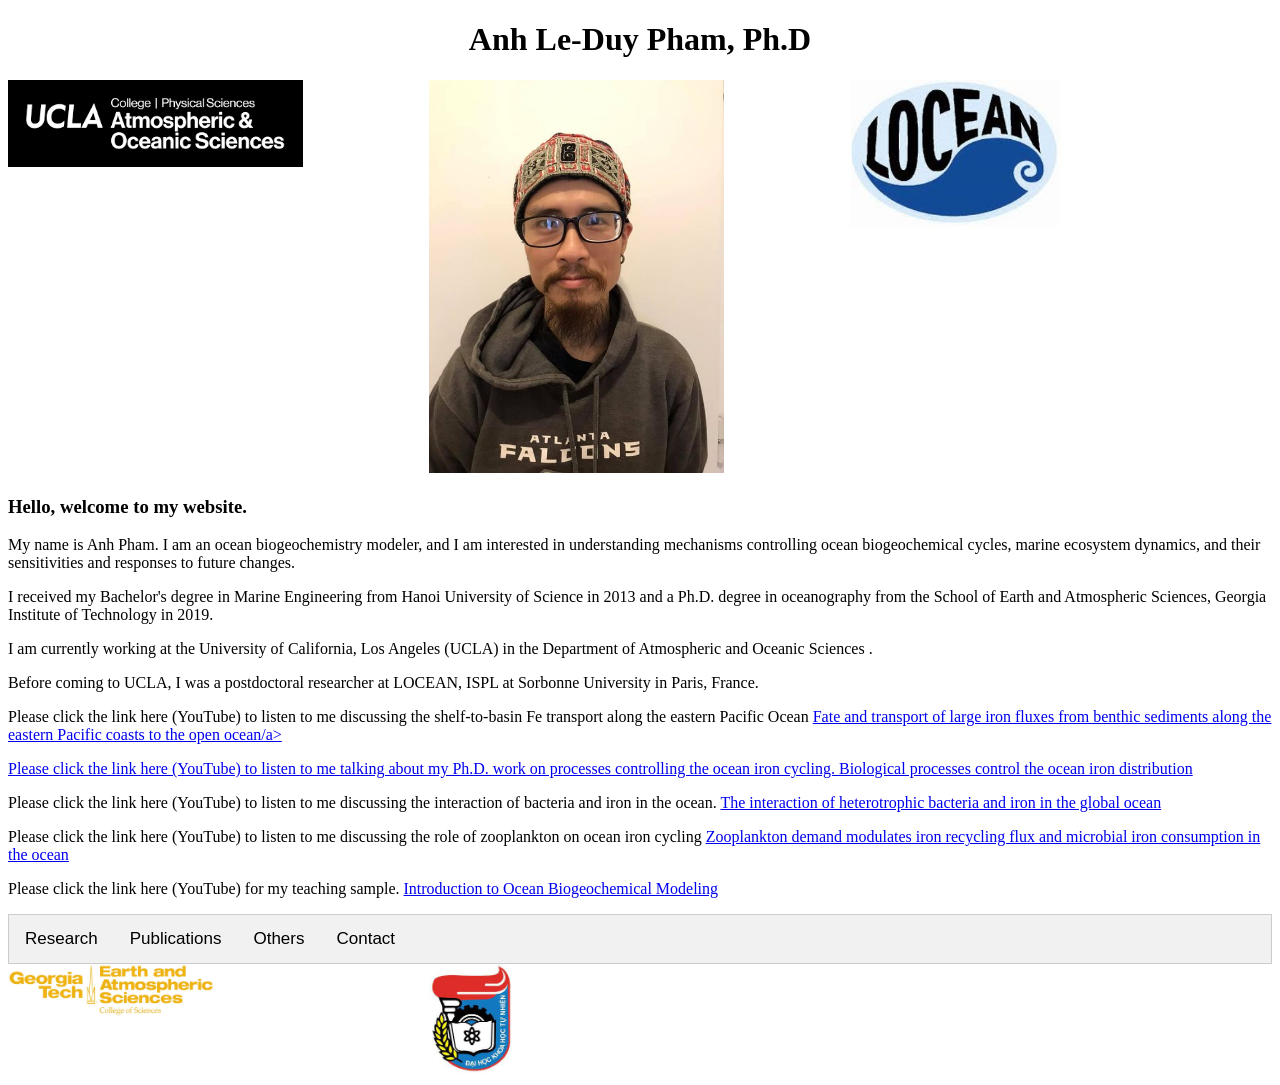
==== index.html @ 9cef5b03 "Update index.html" ====
<!DOCTYPE html>
<!DOCTYPE html>
<html>
<body>
  <h1><center>Anh Le-Duy Pham, Ph.D</center></h1>
  
  
<style>
* {
  box-sizing: border-box;
}

.column {
  float: left;
  width: 33.33%;ff
  padding: 5px;
}

/* Clearfix (clear floats) */
.row::after {
  content: "";
  clear: both;
  display: table;
}
</style>
</head>
<body>

  
  <div class="row">
  <div class="column">
    <img src="UCLA_logo.png" alt="UCLA" style="width:70%">
  </div>

  <div class="column">
    <img src="anhlpham.jpg" alt="AP" style="width:70%">

  </div>
    
    <div class="column">
    <img src="LOCEAN.jpg" alt="LOCEAN" style="width:50%">
  </div>
</div>
  
  <p><h3>Hello, welcome to my website.</h3> My name is Anh Pham. I am an ocean biogeochemistry modeler, and I am interested in understanding mechanisms controlling ocean biogeochemical cycles, marine ecosystem dynamics, and their sensitivities and responses to future changes.</p>
<p> I received my Bachelor's degree in Marine Engineering from Hanoi University of Science in 2013 and a Ph.D. degree in oceanography from the School of Earth and Atmospheric Sciences, Georgia Institute of Technology in 2019.</p>
 <p> I am currently  working at the University of California, Los Angeles (UCLA) in the Department of Atmospheric and Oceanic Sciences .</p>
  <p>  Before coming to UCLA, I was a postdoctoral researcher at LOCEAN, ISPL at Sorbonne University in Paris, France.</p>

  
  <p> Please click the link here (YouTube) to listen to me discussing the shelf-to-basin Fe transport along the eastern Pacific Ocean <a href="https://youtu.be/74gY_lKpI1k?si=1XFo_CX4tl9vI5ys">Fate and transport of large iron fluxes from benthic sediments along the eastern Pacific coasts to the open ocean/a></p>   
   <p> Please click the link here (YouTube) to listen to me talking about my Ph.D. work on processes controlling the ocean iron cycling. <a href="https://www.youtube.com/watch?v=ir6a6j44MqU&t=1007s">Biological processes control the ocean iron distribution</a></p>
     <p> Please click the link here (YouTube) to listen to me discussing the interaction of bacteria and iron in the ocean. <a href="https://youtu.be/4VMJ8SkQwuc">The interaction of heterotrophic bacteria and iron in the global ocean</a></p>    
  <p> Please click the link here (YouTube) to listen to me discussing the role of zooplankton on ocean iron cycling <a href="https://www.youtube.com/watch?v=QJt0ZY8IA1M">Zooplankton demand modulates iron recycling flux and microbial iron consumption in the ocean</a></p>   
  <p> Please click the link here (YouTube) for my teaching sample. <a href="https://www.youtube.com/watch?v=qOw7xrfKilI">Introduction to Ocean Biogeochemical Modeling</a></p>
     
 <head>
<meta name="viewport" content="width=device-width, initial-scale=1">
<style>

/* Style the tab */
.tab {
  overflow: hidden;
  border: 1px solid #ccc;
  background-color: #f1f1f1;
}

/* Style the buttons inside the tab */
.tab button {
  background-color: inherit;
  float: left;
  border: none;
  outline: none;
  cursor: pointer;
  padding: 14px 16px;
  transition: 0.3s;
  font-size: 17px;
}

/* Change background color of buttons on hover */
.tab button:hover {
  background-color: #ddd;
}

/* Create an active/current tablink class */
.tab button.active {
  background-color: #ccc;
}

/* Style the tab content */
.tabcontent {
  display: none;
  padding: 6px 12px;
  border: 1px solid #ccc;
  border-top: none;
}
</style>
</head>
<body>


<div class="tab">
  <button class="tablinks" onclick="openCity(event, 'Research')">Research</button>
  <button class="tablinks" onclick="openCity(event, 'Publications')">Publications</button>
  <button class="tablinks" onclick="openCity(event, 'Others')">Others</button>
    <button class="tablinks" onclick="openCity(event, 'Contact')">Contact</button>
</div>

<div id="Research" class="tabcontent">

  <p>During my Ph.D., I worked on understanding the ocean iron dynamics using ocean biogeochemistry models. By analyzing observations and performing computer simulations, I gained new insights into different mechanisms that regulate the dissolved iron patterns in various ocean basins.</p> 
   <p>During my postdoc at LOCEAN, I examined the interaction between marine organisms (bacteria and zooplankton) and the ocean cycling of iron and the sensitivity of this interaction to climate change.</p> 
     <p>  At UCLA, I am studying the interplay between small-scales ocean circulation and  ocean biogeochemical cycles along the US West Coast, focusing on the California Current System. </p> 
   
  </div>

<div id="Publications" class="tabcontent">
   <p>Pham A., M. Mar, and D. Bianchi, A data compilation of dissolved iron and ligand measurements along the West Coast of the United States, in preparation</p>
  <p>Pham, A. L.‐D., Damien, P., McCoy, D.,Mar, M., Kessouri, F., McWilliams, J. C.,et al. (2024). The shelf‐to‐basin transport of iron from the northern U.S. West Coast
to the Pacific Ocean. Global Biogeochemical Cycles, 38, e2023GB008029. https://doi.org/10.1029/2023GB008029 </p>
  <p>Robinson, D., Pham, A. L. D., Yousavich, D. J., Janssen, F., Wenzhöfer, F., Arrington, E. C., Gosselin, K. M., Sandoval-Belmar, M., Mar, M., Valentine, D. L., Bianchi, D., and Treude, T.: Iron “Ore” Nothing: Benthic iron fluxes from the oxygen-deficient Santa Barbara Basin enhance phytoplankton productivity in surface waters, accepted for publication in Biogeosciences. [preprint], https://doi.org/10.5194/bg-2022-237.</p>
  <p>Pham A and O. Aumont, Zooplankton Demand Modulates the Iron Recycling and Trophic Interactions, in preparation for Biogeosciences</p>
  <p>Pham, A. L.-D., Aumont, O., Ratnarajah, L., & Tagliabue, A. (2022). Examining the interaction between free-living bacteria and iron in the global ocean. Global Biogeochemical Cycles, 36, e2021GB007194. https://doi.org/10.1029/2021GB007194 </p>
   <p>Pham A. and T. Ito, Biological processes control the ocean Fe distribution, in preparation.</p>
   <p>Pham A. and T. Ito (2021), Anthropogenic iron deposition alters the ecosystem and carbon balance of the Indian Ocean over a centennial timescale, Journal of Geophysical Research: Oceans. https://doi.org/10.1029/2020JC016475.</p>
  <p>Pham A. and T. Ito (2019), Ligand binding strength explains the distribution of iron in the North Atlantic Ocean, Geophysical Research Letters,46. https://doi.org/10.1029/2019GL083319</p>
  <p>Toan, D.V., Doan, Q.V., Le Duy Anh, P., Dinh, V.N. (2019). The Zoning of Offshore Wind Energy Resources in the Vietnam Sea. In: Randolph, M., Doan, D., Tang, A., Bui, M., Dinh, V. (eds) Proceedings of the 1st Vietnam Symposium on Advances in Offshore Engineering. VSOE 2018. Lecture Notes in Civil Engineering , vol 18. Springer, Singapore. https://doi.org/10.1007/978-981-13-2306-5_34</p> 
  <p>Pham A. and T. Ito, (2018), Formation and maintenance of the GEOTRACES subsurface dissolved iron maxima in an ocean biogeochemistry model, Global Biogeochemical. Cycles, 32. https://doi.org/10.1029/2017GB005852</p> 
</div>

<div id="Others" class="tabcontent">

  <p><a href="https://www.dropbox.com/scl/fi/5t5zo9rktnvf1mxi34qww/Anh-LD-Pham_CV_2024.pdf?rlkey=pi7hqdwmjzxkyctv3z4u3eve7&st=4vjsws1b&dl=0"> Please click here for my full CV</a></p>
   <p> Please click the link here (YouTube) to listen to me talking about my work on the ocean iron cycle. <a href="https://www.youtube.com/watch?v=ir6a6j44MqU&t=1007s">Biological processes control the ocean iron distribution</a></p>
     <p> Please click the link here (YouTube) for my teaching sample. <a href="https://www.youtube.com/watch?v=qOw7xrfKilI">Introduction to Ocean Biogeochemical Modeling</a></p>
  <p><a href="https://scholar.google.com/citations?user=NO54Z2EAAAAJ&hl=en"> Please click here for my Google Scholar page</a></p>
    <p><a href="https://orcid.org/0000-0002-6857-9827"> Please click here for my ORCID page</a></p>
   <p><a href="https://www.researchgate.net/profile/Anh-Pham-94"> Please click here for my Research Gate</a></p>
   <p><a href="https://www.linkedin.com/in/anh-le-duy-pham-327193242/"> Please click here for my LinkedIn page</a></p>
  <p>I spend my free time visiting museums and reading fictions and philosophy books in Vietnamese, English, and just recently, in French.</p>
   <p>Please connect with me on <a href="https://twitter.com/AnhPhamGT"> Twitter.</a></p>
</div>
  
  <div id="Contact" class="tabcontent">

  <p><a href="mailto: anhlpham78@ucla.edu"> Please click here to contact me</a></p>

<script>
function openCity(evt, cityName) {
  var i, tabcontent, tablinks;
  tabcontent = document.getElementsByClassName("tabcontent");
  for (i = 0; i < tabcontent.length; i++) {
    tabcontent[i].style.display = "none";
  }
  tablinks = document.getElementsByClassName("tablinks");
  for (i = 0; i < tablinks.length; i++) {
    tablinks[i].className = tablinks[i].className.replace(" active", "");
  }
  document.getElementById(cityName).style.display = "block";
  evt.currentTarget.className += " active";
}
</script>
 

  
  

 


</div>
  <div class="row">
  <div class="column">
    <img src="GT.jpg" alt="GT" style="width:50%">
  </div>
   <div class="column">
    <img src="HUS.jpg" alt="HUS" style="width:20%">
  </div>
  
</body>
  
</html>
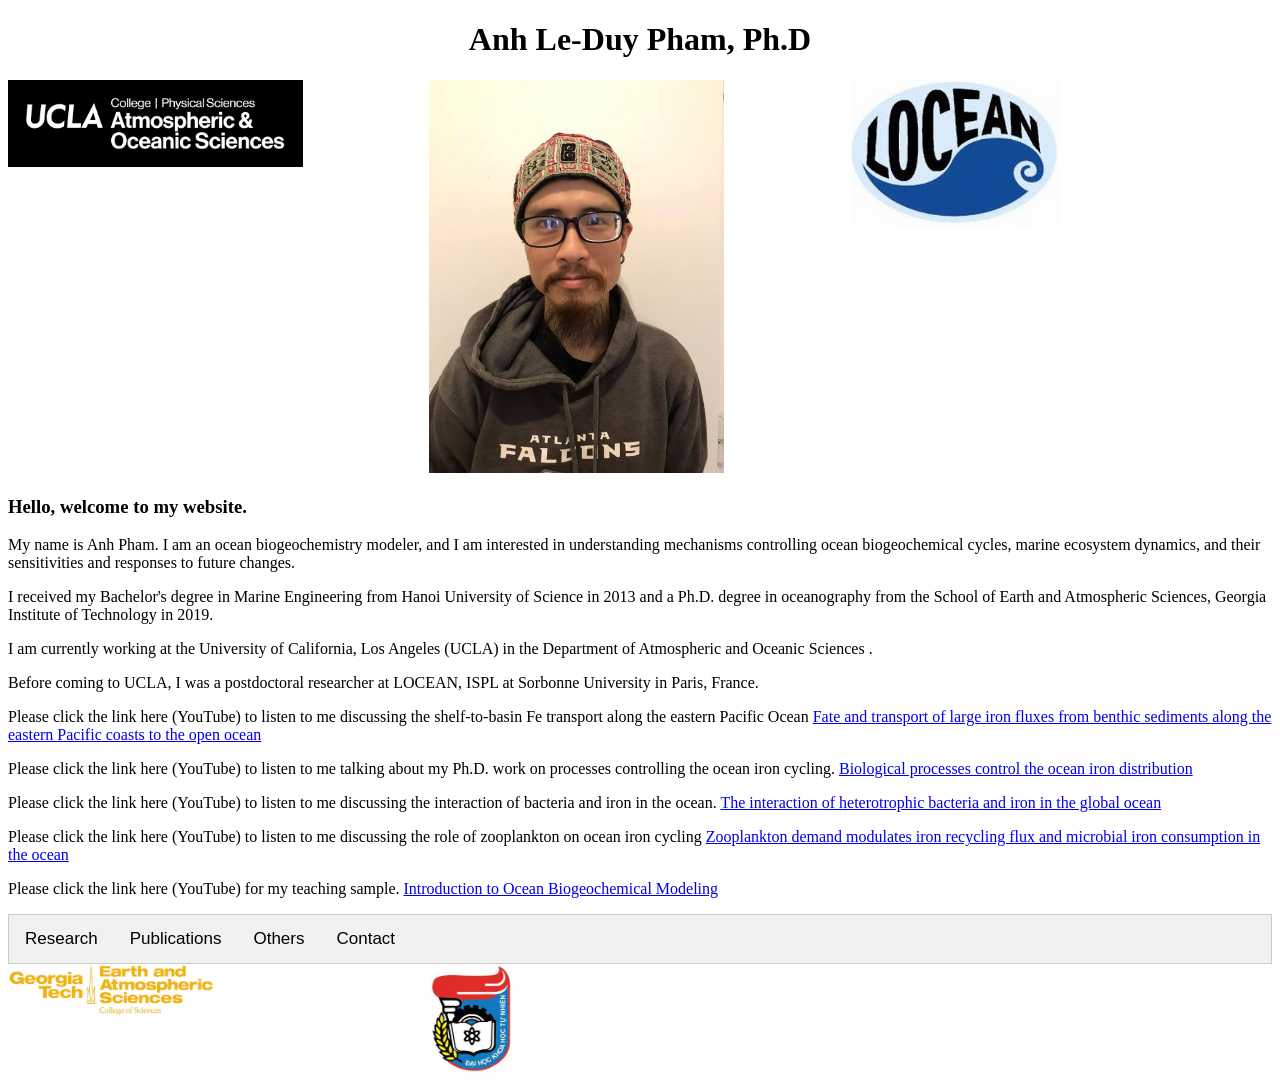
==== commit c3954a50: "Update index.html" ====
--- a/index.html
+++ b/index.html
@@ -48,7 +48,7 @@
   <p>  Before coming to UCLA, I was a postdoctoral researcher at LOCEAN, ISPL at Sorbonne University in Paris, France.</p>
 
   
-  <p> Please click the link here (YouTube) to listen to me discussing the shelf-to-basin Fe transport along the eastern Pacific Ocean <a href="https://youtu.be/74gY_lKpI1k?si=1XFo_CX4tl9vI5ys">Fate and transport of large iron fluxes from benthic sediments along the eastern Pacific coasts to the open ocean/a></p>   
+  <p> Please click the link here (YouTube) to listen to me discussing the shelf-to-basin Fe transport along the eastern Pacific Ocean <a href="https://youtu.be/74gY_lKpI1k?si=1XFo_CX4tl9vI5ys">Fate and transport of large iron fluxes from benthic sediments along the eastern Pacific coasts to the open ocean</a></p>   
    <p> Please click the link here (YouTube) to listen to me talking about my Ph.D. work on processes controlling the ocean iron cycling. <a href="https://www.youtube.com/watch?v=ir6a6j44MqU&t=1007s">Biological processes control the ocean iron distribution</a></p>
      <p> Please click the link here (YouTube) to listen to me discussing the interaction of bacteria and iron in the ocean. <a href="https://youtu.be/4VMJ8SkQwuc">The interaction of heterotrophic bacteria and iron in the global ocean</a></p>    
   <p> Please click the link here (YouTube) to listen to me discussing the role of zooplankton on ocean iron cycling <a href="https://www.youtube.com/watch?v=QJt0ZY8IA1M">Zooplankton demand modulates iron recycling flux and microbial iron consumption in the ocean</a></p>   
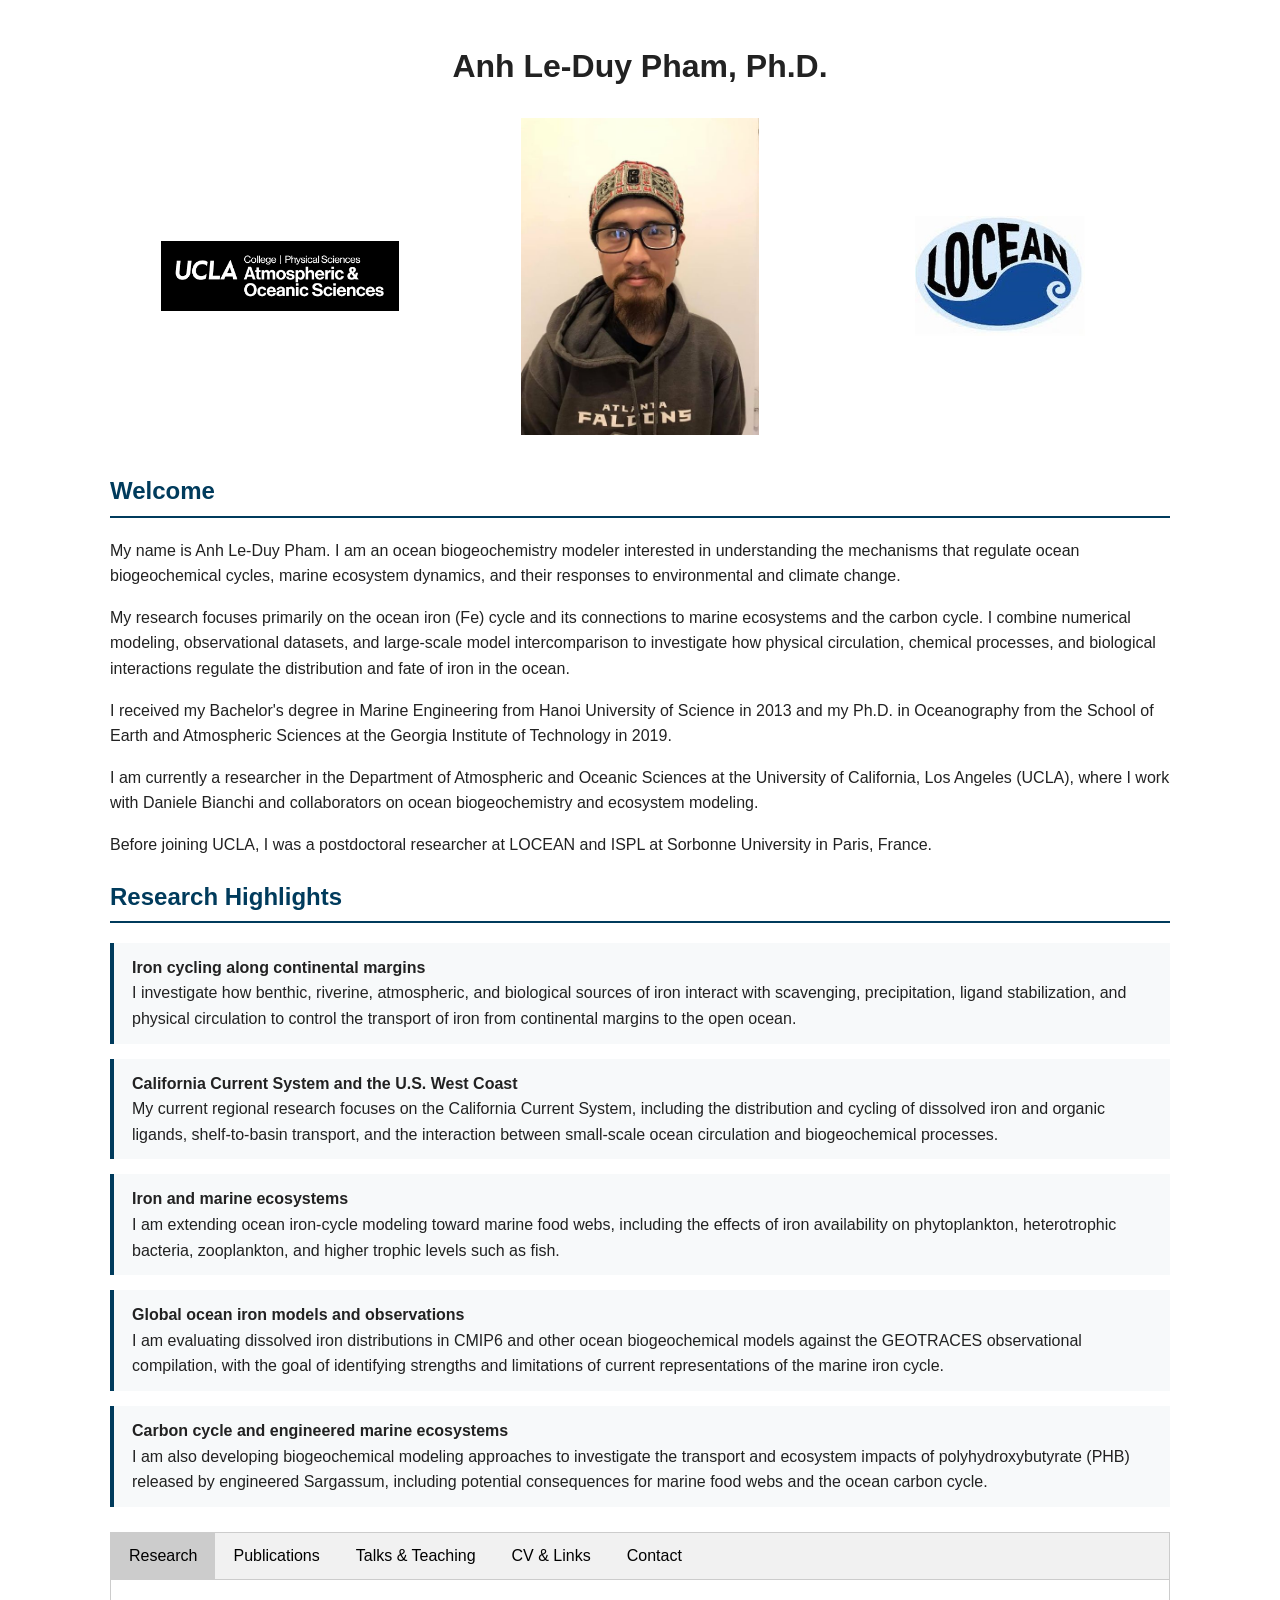
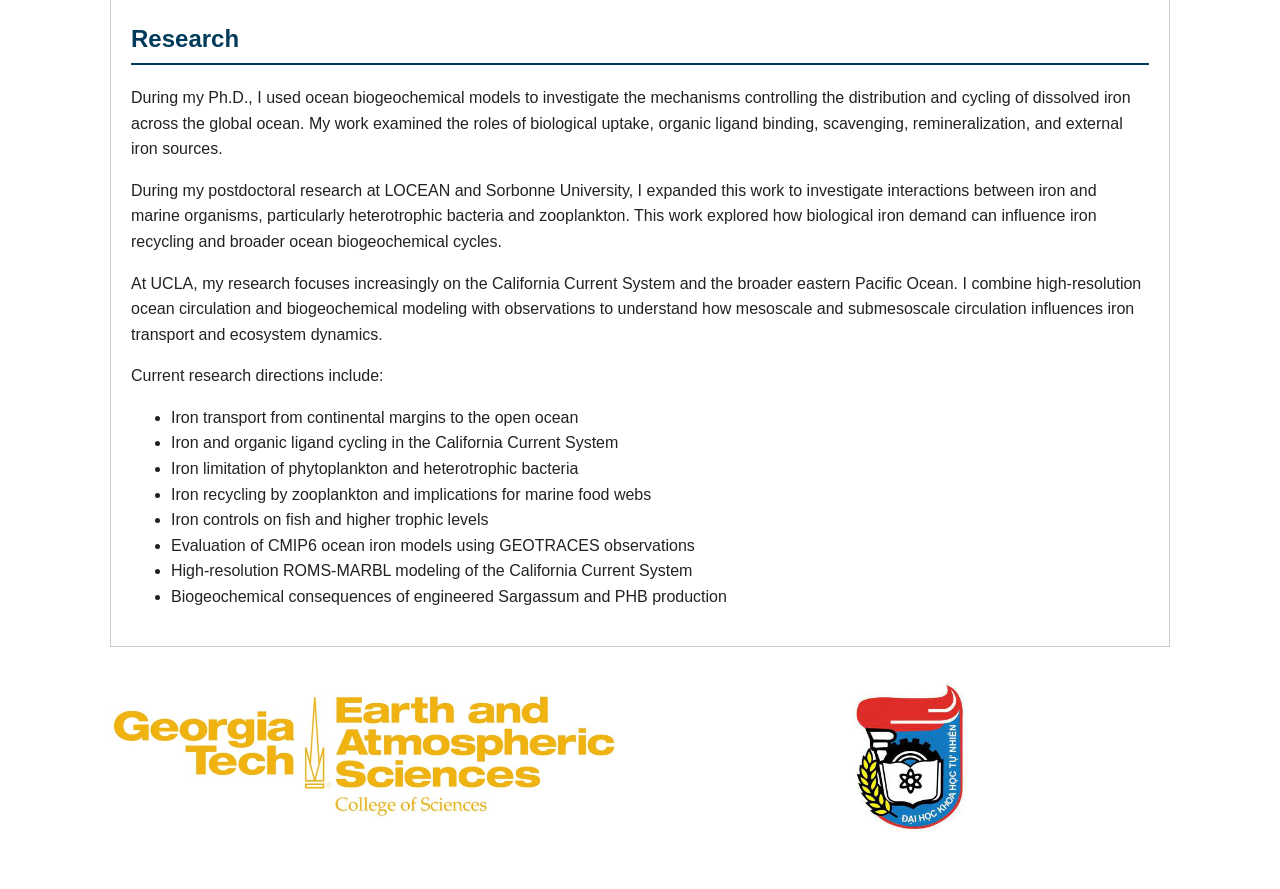
==== commit 8a854dcd: "Update index.html" ====
--- a/index.html
+++ b/index.html
@@ -1,182 +1,656 @@
 <!DOCTYPE html>
-<!DOCTYPE html>
-<html>
+<html lang="en">
+<head>
+  <meta charset="UTF-8">
+  <meta name="viewport" content="width=device-width, initial-scale=1.0">
+
+  <title>Anh Le-Duy Pham, Ph.D.</title>
+
+  <style>
+    * {
+      box-sizing: border-box;
+    }
+
+    body {
+      font-family: Arial, Helvetica, sans-serif;
+      line-height: 1.6;
+      margin: 0;
+      padding: 0;
+      color: #222;
+      background-color: #ffffff;
+    }
+
+    .container {
+      max-width: 1100px;
+      margin: auto;
+      padding: 20px;
+    }
+
+    h1 {
+      text-align: center;
+      margin-bottom: 25px;
+    }
+
+    h2 {
+      color: #003B5C;
+      border-bottom: 2px solid #003B5C;
+      padding-bottom: 5px;
+    }
+
+    h3 {
+      color: #003B5C;
+    }
+
+    a {
+      color: #0066cc;
+      text-decoration: none;
+    }
+
+    a:hover {
+      text-decoration: underline;
+    }
+
+    /* Image row */
+    .row {
+      display: flex;
+      align-items: center;
+      justify-content: center;
+      gap: 20px;
+      margin-bottom: 30px;
+    }
+
+    .column {
+      flex: 1;
+      text-align: center;
+    }
+
+    .column img {
+      max-width: 100%;
+      height: auto;
+    }
+
+    .profile-photo {
+      width: 70%;
+      max-width: 300px;
+    }
+
+    .ucla-logo {
+      width: 70%;
+      max-width: 250px;
+    }
+
+    .locean-logo {
+      width: 50%;
+      max-width: 220px;
+    }
+
+    /* Tabs */
+    .tab {
+      overflow: hidden;
+      border: 1px solid #ccc;
+      background-color: #f1f1f1;
+      margin-top: 25px;
+    }
+
+    .tab button {
+      background-color: inherit;
+      float: left;
+      border: none;
+      outline: none;
+      cursor: pointer;
+      padding: 14px 18px;
+      transition: 0.3s;
+      font-size: 16px;
+    }
+
+    .tab button:hover {
+      background-color: #ddd;
+    }
+
+    .tab button.active {
+      background-color: #ccc;
+    }
+
+    .tabcontent {
+      display: none;
+      padding: 20px;
+      border: 1px solid #ccc;
+      border-top: none;
+    }
+
+    .publication {
+      margin-bottom: 18px;
+    }
+
+    .research-box {
+      background-color: #f7f9fa;
+      border-left: 4px solid #003B5C;
+      padding: 12px 18px;
+      margin: 15px 0;
+    }
+
+    .footer-images {
+      margin-top: 35px;
+    }
+
+    .footer-images .column img {
+      max-height: 150px;
+      width: auto;
+    }
+
+    @media screen and (max-width: 700px) {
+      .row {
+        flex-direction: column;
+      }
+
+      .column {
+        width: 100%;
+      }
+
+      .tab button {
+        float: none;
+        width: 100%;
+        text-align: left;
+      }
+    }
+  </style>
+</head>
+
 <body>
-  <h1><center>Anh Le-Duy Pham, Ph.D</center></h1>
-  
-  
-<style>
-* {
-  box-sizing: border-box;
-}
-
-.column {
-  float: left;
-  width: 33.33%;ff
-  padding: 5px;
-}
-
-/* Clearfix (clear floats) */
-.row::after {
-  content: "";
-  clear: both;
-  display: table;
-}
-</style>
-</head>
-<body>
-
-  
+
+<div class="container">
+
+  <h1>Anh Le-Duy Pham, Ph.D.</h1>
+
+  <!-- Main images -->
   <div class="row">
-  <div class="column">
-    <img src="UCLA_logo.png" alt="UCLA" style="width:70%">
-  </div>
-
-  <div class="column">
-    <img src="anhlpham.jpg" alt="AP" style="width:70%">
-
-  </div>
-    
+
     <div class="column">
-    <img src="LOCEAN.jpg" alt="LOCEAN" style="width:50%">
-  </div>
+      <img src="UCLA_logo.png"
+           alt="UCLA"
+           class="ucla-logo">
+    </div>
+
+    <div class="column">
+      <img src="anhlpham.jpg"
+           alt="Anh Pham"
+           class="profile-photo">
+    </div>
+
+    <div class="column">
+      <img src="LOCEAN.jpg"
+           alt="LOCEAN"
+           class="locean-logo">
+    </div>
+
+  </div>
+
+  <!-- Introduction -->
+  <h2>Welcome</h2>
+
+  <p>
+    My name is Anh Le-Duy Pham. I am an ocean biogeochemistry modeler interested
+    in understanding the mechanisms that regulate ocean biogeochemical cycles,
+    marine ecosystem dynamics, and their responses to environmental and climate
+    change.
+  </p>
+
+  <p>
+    My research focuses primarily on the ocean iron (Fe) cycle and its connections
+    to marine ecosystems and the carbon cycle. I combine numerical modeling,
+    observational datasets, and large-scale model intercomparison to investigate
+    how physical circulation, chemical processes, and biological interactions
+    regulate the distribution and fate of iron in the ocean.
+  </p>
+
+  <p>
+    I received my Bachelor's degree in Marine Engineering from Hanoi University
+    of Science in 2013 and my Ph.D. in Oceanography from the School of Earth and
+    Atmospheric Sciences at the Georgia Institute of Technology in 2019.
+  </p>
+
+  <p>
+    I am currently a researcher in the Department of Atmospheric and Oceanic
+    Sciences at the University of California, Los Angeles (UCLA), where I work
+    with Daniele Bianchi and collaborators on ocean biogeochemistry and ecosystem
+    modeling.
+  </p>
+
+  <p>
+    Before joining UCLA, I was a postdoctoral researcher at LOCEAN and ISPL at
+    Sorbonne University in Paris, France.
+  </p>
+
+
+  <!-- Research highlights -->
+  <h2>Research Highlights</h2>
+
+  <div class="research-box">
+    <strong>Iron cycling along continental margins</strong><br>
+    I investigate how benthic, riverine, atmospheric, and biological sources of
+    iron interact with scavenging, precipitation, ligand stabilization, and
+    physical circulation to control the transport of iron from continental
+    margins to the open ocean.
+  </div>
+
+  <div class="research-box">
+    <strong>California Current System and the U.S. West Coast</strong><br>
+    My current regional research focuses on the California Current System,
+    including the distribution and cycling of dissolved iron and organic ligands,
+    shelf-to-basin transport, and the interaction between small-scale ocean
+    circulation and biogeochemical processes.
+  </div>
+
+  <div class="research-box">
+    <strong>Iron and marine ecosystems</strong><br>
+    I am extending ocean iron-cycle modeling toward marine food webs, including
+    the effects of iron availability on phytoplankton, heterotrophic bacteria,
+    zooplankton, and higher trophic levels such as fish.
+  </div>
+
+  <div class="research-box">
+    <strong>Global ocean iron models and observations</strong><br>
+    I am evaluating dissolved iron distributions in CMIP6 and other ocean
+    biogeochemical models against the GEOTRACES observational compilation,
+    with the goal of identifying strengths and limitations of current
+    representations of the marine iron cycle.
+  </div>
+
+  <div class="research-box">
+    <strong>Carbon cycle and engineered marine ecosystems</strong><br>
+    I am also developing biogeochemical modeling approaches to investigate the
+    transport and ecosystem impacts of polyhydroxybutyrate (PHB) released by
+    engineered Sargassum, including potential consequences for marine food webs
+    and the ocean carbon cycle.
+  </div>
+
+
+  <!-- Tabs -->
+  <div class="tab">
+
+    <button class="tablinks"
+            onclick="openCity(event, 'Research')">
+      Research
+    </button>
+
+    <button class="tablinks"
+            onclick="openCity(event, 'Publications')">
+      Publications
+    </button>
+
+    <button class="tablinks"
+            onclick="openCity(event, 'Talks')">
+      Talks & Teaching
+    </button>
+
+    <button class="tablinks"
+            onclick="openCity(event, 'Others')">
+      CV & Links
+    </button>
+
+    <button class="tablinks"
+            onclick="openCity(event, 'Contact')">
+      Contact
+    </button>
+
+  </div>
+
+
+  <!-- Research tab -->
+  <div id="Research" class="tabcontent">
+
+    <h2>Research</h2>
+
+    <p>
+      During my Ph.D., I used ocean biogeochemical models to investigate the
+      mechanisms controlling the distribution and cycling of dissolved iron
+      across the global ocean. My work examined the roles of biological uptake,
+      organic ligand binding, scavenging, remineralization, and external iron
+      sources.
+    </p>
+
+    <p>
+      During my postdoctoral research at LOCEAN and Sorbonne University, I
+      expanded this work to investigate interactions between iron and marine
+      organisms, particularly heterotrophic bacteria and zooplankton. This work
+      explored how biological iron demand can influence iron recycling and
+      broader ocean biogeochemical cycles.
+    </p>
+
+    <p>
+      At UCLA, my research focuses increasingly on the California Current System
+      and the broader eastern Pacific Ocean. I combine high-resolution ocean
+      circulation and biogeochemical modeling with observations to understand
+      how mesoscale and submesoscale circulation influences iron transport and
+      ecosystem dynamics.
+    </p>
+
+    <p>
+      Current research directions include:
+    </p>
+
+    <ul>
+      <li>Iron transport from continental margins to the open ocean</li>
+      <li>Iron and organic ligand cycling in the California Current System</li>
+      <li>Iron limitation of phytoplankton and heterotrophic bacteria</li>
+      <li>Iron recycling by zooplankton and implications for marine food webs</li>
+      <li>Iron controls on fish and higher trophic levels</li>
+      <li>Evaluation of CMIP6 ocean iron models using GEOTRACES observations</li>
+      <li>High-resolution ROMS-MARBL modeling of the California Current System</li>
+      <li>Biogeochemical consequences of engineered Sargassum and PHB production</li>
+    </ul>
+
+  </div>
+
+
+  <!-- Publications -->
+  <div id="Publications" class="tabcontent">
+
+    <h2>Publications</h2>
+
+    <h3>Recent manuscripts and preprints</h3>
+
+    <div class="publication">
+      <strong>
+        Pham, A., Floback, A., Evans, N., Till, C., Till, R., Moffett, J.,
+        Barbeau, K., & Bianchi, D.
+      </strong>
+      Exploring iron processes in the California Current System through a
+      regional dataset of dissolved iron and organic ligands measurements.
+      <em>EGUsphere</em>, 2026.
+      <br>
+      <a href="https://doi.org/10.5194/egusphere-2026-4502">
+        https://doi.org/10.5194/egusphere-2026-4502
+      </a>
+    </div>
+
+    <div class="publication">
+      <strong>Pham, A., Mar, M., & Bianchi, D.</strong>
+      A data compilation of dissolved iron and ligand measurements along the
+      West Coast of the United States.
+      <em>In preparation.</em>
+    </div>
+
+    <div class="publication">
+      <strong>Pham, A. & Aumont, O.</strong>
+      Zooplankton demand modulates iron recycling and trophic interactions.
+      <em>In preparation.</em>
+    </div>
+
+    <div class="publication">
+      <strong>Pham, A. & Ito, T.</strong>
+      Biological processes control the ocean Fe distribution.
+      <em>In preparation.</em>
+    </div>
+
+
+    <h3>Published papers</h3>
+
+    <div class="publication">
+      <strong>
+        Pham, A. L.-D., Damien, P., McCoy, D., Mar, M., Kessouri, F.,
+        McWilliams, J. C., et al. (2024).
+      </strong>
+      The shelf-to-basin transport of iron from the northern U.S. West Coast
+      to the Pacific Ocean.
+      <em>Global Biogeochemical Cycles, 38</em>,
+      e2023GB008029.
+      <br>
+      <a href="https://doi.org/10.1029/2023GB008029">
+        https://doi.org/10.1029/2023GB008029
+      </a>
+    </div>
+
+    <div class="publication">
+      <strong>
+        Robinson, D., Pham, A. L.-D., Yousavich, D. J., Janssen, F.,
+        Wenzhöfer, F., Arrington, E. C., Gosselin, K. M., Sandoval-Belmar, M.,
+        Mar, M., Valentine, D. L., Bianchi, D., & Treude, T.
+      </strong>
+      Iron “Ore” Nothing: Benthic iron fluxes from the oxygen-deficient
+      Santa Barbara Basin enhance phytoplankton productivity in surface waters.
+      <em>Biogeosciences.</em>
+      <br>
+      <a href="https://doi.org/10.5194/bg-2022-237">
+        https://doi.org/10.5194/bg-2022-237
+      </a>
+    </div>
+
+    <div class="publication">
+      <strong>
+        Pham, A. L.-D., Aumont, O., Ratnarajah, L., & Tagliabue, A. (2022).
+      </strong>
+      Examining the interaction between free-living bacteria and iron in the
+      global ocean.
+      <em>Global Biogeochemical Cycles, 36</em>,
+      e2021GB007194.
+      <br>
+      <a href="https://doi.org/10.1029/2021GB007194">
+        https://doi.org/10.1029/2021GB007194
+      </a>
+    </div>
+
+    <div class="publication">
+      <strong>
+        Pham, A. & Ito, T. (2021).
+      </strong>
+      Anthropogenic iron deposition alters the ecosystem and carbon balance
+      of the Indian Ocean over a centennial timescale.
+      <em>Journal of Geophysical Research: Oceans.</em>
+      <br>
+      <a href="https://doi.org/10.1029/2020JC016475">
+        https://doi.org/10.1029/2020JC016475
+      </a>
+    </div>
+
+    <div class="publication">
+      <strong>
+        Pham, A. & Ito, T. (2019).
+      </strong>
+      Ligand binding strength explains the distribution of iron in the
+      North Atlantic Ocean.
+      <em>Geophysical Research Letters, 46.</em>
+      <br>
+      <a href="https://doi.org/10.1029/2019GL083319">
+        https://doi.org/10.1029/2019GL083319
+      </a>
+    </div>
+
+    <div class="publication">
+      <strong>
+        Toan, D. V., Doan, Q. V., Le Duy Anh, P., & Dinh, V. N. (2019).
+      </strong>
+      The zoning of offshore wind energy resources in the Vietnam Sea.
+      In <em>Proceedings of the 1st Vietnam Symposium on Advances in
+      Offshore Engineering</em>.
+      <br>
+      <a href="https://doi.org/10.1007/978-981-13-2306-5_34">
+        https://doi.org/10.1007/978-981-13-2306-5_34
+      </a>
+    </div>
+
+    <div class="publication">
+      <strong>
+        Pham, A. & Ito, T. (2018).
+      </strong>
+      Formation and maintenance of the GEOTRACES subsurface dissolved iron
+      maxima in an ocean biogeochemistry model.
+      <em>Global Biogeochemical Cycles, 32.</em>
+      <br>
+      <a href="https://doi.org/10.1029/2017GB005852">
+        https://doi.org/10.1029/2017GB005852
+      </a>
+    </div>
+
+  </div>
+
+
+  <!-- Talks and teaching -->
+  <div id="Talks" class="tabcontent">
+
+    <h2>Talks & Teaching</h2>
+
+    <p>
+      <strong>Fate and transport of large iron fluxes from benthic sediments
+      along the eastern Pacific coasts to the open ocean</strong>
+      <br>
+      <a href="https://youtu.be/74gY_lKpI1k">
+        YouTube
+      </a>
+    </p>
+
+    <p>
+      <strong>Biological processes control the ocean iron distribution</strong>
+      <br>
+      <a href="https://www.youtube.com/watch?v=ir6a6j44MqU&t=1007s">
+        YouTube
+      </a>
+    </p>
+
+    <p>
+      <strong>The interaction of heterotrophic bacteria and iron in the global
+      ocean</strong>
+      <br>
+      <a href="https://youtu.be/4VMJ8SkQwuc">
+        YouTube
+      </a>
+    </p>
+
+    <p>
+      <strong>Zooplankton demand modulates iron recycling flux and microbial
+      iron consumption in the ocean</strong>
+      <br>
+      <a href="https://www.youtube.com/watch?v=QJt0ZY8IA1M">
+        YouTube
+      </a>
+    </p>
+
+    <p>
+      <strong>Teaching sample: Introduction to Ocean Biogeochemical
+      Modeling</strong>
+      <br>
+      <a href="https://www.youtube.com/watch?v=qOw7xrfKilI">
+        YouTube
+      </a>
+    </p>
+
+  </div>
+
+
+  <!-- CV and links -->
+  <div id="Others" class="tabcontent">
+
+    <h2>CV & Professional Links</h2>
+
+    <p>
+      <a href="https://scholar.google.com/citations?user=NO54Z2EAAAAJ&hl=en">
+        Google Scholar
+      </a>
+    </p>
+
+    <p>
+      <a href="https://orcid.org/0000-0002-6857-9827">
+        ORCID
+      </a>
+    </p>
+
+    <p>
+      <a href="https://www.researchgate.net/profile/Anh-Pham-94">
+        ResearchGate
+      </a>
+    </p>
+
+    <p>
+      <a href="https://www.linkedin.com/in/anh-le-duy-pham-327193242/">
+        LinkedIn
+      </a>
+    </p>
+
+    <p>
+      <a href="https://twitter.com/AnhPhamGT">
+        Twitter / X
+      </a>
+    </p>
+
+    <p>
+      <strong>CV:</strong>
+      <a href="https://www.dropbox.com/scl/fi/5t5zo9rktnvf1mxi34qww/Anh-LD-Pham_CV_2024.pdf?rlkey=pi7hqdwmjzxkyctv3z4u3eve7&st=4vjsws1b&dl=0">
+        Download my CV
+      </a>
+    </p>
+
+    <p>
+      Outside of research, I enjoy visiting museums and reading fiction and
+      philosophy in Vietnamese, English, and French.
+    </p>
+
+  </div>
+
+
+  <!-- Contact -->
+  <div id="Contact" class="tabcontent">
+
+    <h2>Contact</h2>
+
+    <p>
+      Department of Atmospheric and Oceanic Sciences<br>
+      University of California, Los Angeles
+    </p>
+
+    <p>
+      <a href="mailto:anhlpham78@ucla.edu">
+        anhlpham78@ucla.edu
+      </a>
+    </p>
+
+  </div>
+
+
+  <!-- Bottom images -->
+  <div class="row footer-images">
+
+    <div class="column">
+      <img src="GT.jpg" alt="Georgia Institute of Technology">
+    </div>
+
+    <div class="column">
+      <img src="HUS.jpg" alt="Hanoi University of Science">
+    </div>
+
+  </div>
+
 </div>
-  
-  <p><h3>Hello, welcome to my website.</h3> My name is Anh Pham. I am an ocean biogeochemistry modeler, and I am interested in understanding mechanisms controlling ocean biogeochemical cycles, marine ecosystem dynamics, and their sensitivities and responses to future changes.</p>
-<p> I received my Bachelor's degree in Marine Engineering from Hanoi University of Science in 2013 and a Ph.D. degree in oceanography from the School of Earth and Atmospheric Sciences, Georgia Institute of Technology in 2019.</p>
- <p> I am currently  working at the University of California, Los Angeles (UCLA) in the Department of Atmospheric and Oceanic Sciences .</p>
-  <p>  Before coming to UCLA, I was a postdoctoral researcher at LOCEAN, ISPL at Sorbonne University in Paris, France.</p>
-
-  
-  <p> Please click the link here (YouTube) to listen to me discussing the shelf-to-basin Fe transport along the eastern Pacific Ocean <a href="https://youtu.be/74gY_lKpI1k?si=1XFo_CX4tl9vI5ys">Fate and transport of large iron fluxes from benthic sediments along the eastern Pacific coasts to the open ocean</a></p>   
-   <p> Please click the link here (YouTube) to listen to me talking about my Ph.D. work on processes controlling the ocean iron cycling. <a href="https://www.youtube.com/watch?v=ir6a6j44MqU&t=1007s">Biological processes control the ocean iron distribution</a></p>
-     <p> Please click the link here (YouTube) to listen to me discussing the interaction of bacteria and iron in the ocean. <a href="https://youtu.be/4VMJ8SkQwuc">The interaction of heterotrophic bacteria and iron in the global ocean</a></p>    
-  <p> Please click the link here (YouTube) to listen to me discussing the role of zooplankton on ocean iron cycling <a href="https://www.youtube.com/watch?v=QJt0ZY8IA1M">Zooplankton demand modulates iron recycling flux and microbial iron consumption in the ocean</a></p>   
-  <p> Please click the link here (YouTube) for my teaching sample. <a href="https://www.youtube.com/watch?v=qOw7xrfKilI">Introduction to Ocean Biogeochemical Modeling</a></p>
-     
- <head>
-<meta name="viewport" content="width=device-width, initial-scale=1">
-<style>
-
-/* Style the tab */
-.tab {
-  overflow: hidden;
-  border: 1px solid #ccc;
-  background-color: #f1f1f1;
-}
-
-/* Style the buttons inside the tab */
-.tab button {
-  background-color: inherit;
-  float: left;
-  border: none;
-  outline: none;
-  cursor: pointer;
-  padding: 14px 16px;
-  transition: 0.3s;
-  font-size: 17px;
-}
-
-/* Change background color of buttons on hover */
-.tab button:hover {
-  background-color: #ddd;
-}
-
-/* Create an active/current tablink class */
-.tab button.active {
-  background-color: #ccc;
-}
-
-/* Style the tab content */
-.tabcontent {
-  display: none;
-  padding: 6px 12px;
-  border: 1px solid #ccc;
-  border-top: none;
-}
-</style>
-</head>
-<body>
-
-
-<div class="tab">
-  <button class="tablinks" onclick="openCity(event, 'Research')">Research</button>
-  <button class="tablinks" onclick="openCity(event, 'Publications')">Publications</button>
-  <button class="tablinks" onclick="openCity(event, 'Others')">Others</button>
-    <button class="tablinks" onclick="openCity(event, 'Contact')">Contact</button>
-</div>
-
-<div id="Research" class="tabcontent">
-
-  <p>During my Ph.D., I worked on understanding the ocean iron dynamics using ocean biogeochemistry models. By analyzing observations and performing computer simulations, I gained new insights into different mechanisms that regulate the dissolved iron patterns in various ocean basins.</p> 
-   <p>During my postdoc at LOCEAN, I examined the interaction between marine organisms (bacteria and zooplankton) and the ocean cycling of iron and the sensitivity of this interaction to climate change.</p> 
-     <p>  At UCLA, I am studying the interplay between small-scales ocean circulation and  ocean biogeochemical cycles along the US West Coast, focusing on the California Current System. </p> 
-   
-  </div>
-
-<div id="Publications" class="tabcontent">
-   <p>Pham A., M. Mar, and D. Bianchi, A data compilation of dissolved iron and ligand measurements along the West Coast of the United States, in preparation</p>
-  <p>Pham, A. L.‐D., Damien, P., McCoy, D.,Mar, M., Kessouri, F., McWilliams, J. C.,et al. (2024). The shelf‐to‐basin transport of iron from the northern U.S. West Coast
-to the Pacific Ocean. Global Biogeochemical Cycles, 38, e2023GB008029. https://doi.org/10.1029/2023GB008029 </p>
-  <p>Robinson, D., Pham, A. L. D., Yousavich, D. J., Janssen, F., Wenzhöfer, F., Arrington, E. C., Gosselin, K. M., Sandoval-Belmar, M., Mar, M., Valentine, D. L., Bianchi, D., and Treude, T.: Iron “Ore” Nothing: Benthic iron fluxes from the oxygen-deficient Santa Barbara Basin enhance phytoplankton productivity in surface waters, accepted for publication in Biogeosciences. [preprint], https://doi.org/10.5194/bg-2022-237.</p>
-  <p>Pham A and O. Aumont, Zooplankton Demand Modulates the Iron Recycling and Trophic Interactions, in preparation for Biogeosciences</p>
-  <p>Pham, A. L.-D., Aumont, O., Ratnarajah, L., & Tagliabue, A. (2022). Examining the interaction between free-living bacteria and iron in the global ocean. Global Biogeochemical Cycles, 36, e2021GB007194. https://doi.org/10.1029/2021GB007194 </p>
-   <p>Pham A. and T. Ito, Biological processes control the ocean Fe distribution, in preparation.</p>
-   <p>Pham A. and T. Ito (2021), Anthropogenic iron deposition alters the ecosystem and carbon balance of the Indian Ocean over a centennial timescale, Journal of Geophysical Research: Oceans. https://doi.org/10.1029/2020JC016475.</p>
-  <p>Pham A. and T. Ito (2019), Ligand binding strength explains the distribution of iron in the North Atlantic Ocean, Geophysical Research Letters,46. https://doi.org/10.1029/2019GL083319</p>
-  <p>Toan, D.V., Doan, Q.V., Le Duy Anh, P., Dinh, V.N. (2019). The Zoning of Offshore Wind Energy Resources in the Vietnam Sea. In: Randolph, M., Doan, D., Tang, A., Bui, M., Dinh, V. (eds) Proceedings of the 1st Vietnam Symposium on Advances in Offshore Engineering. VSOE 2018. Lecture Notes in Civil Engineering , vol 18. Springer, Singapore. https://doi.org/10.1007/978-981-13-2306-5_34</p> 
-  <p>Pham A. and T. Ito, (2018), Formation and maintenance of the GEOTRACES subsurface dissolved iron maxima in an ocean biogeochemistry model, Global Biogeochemical. Cycles, 32. https://doi.org/10.1029/2017GB005852</p> 
-</div>
-
-<div id="Others" class="tabcontent">
-
-  <p><a href="https://www.dropbox.com/scl/fi/5t5zo9rktnvf1mxi34qww/Anh-LD-Pham_CV_2024.pdf?rlkey=pi7hqdwmjzxkyctv3z4u3eve7&st=4vjsws1b&dl=0"> Please click here for my full CV</a></p>
-   <p> Please click the link here (YouTube) to listen to me talking about my work on the ocean iron cycle. <a href="https://www.youtube.com/watch?v=ir6a6j44MqU&t=1007s">Biological processes control the ocean iron distribution</a></p>
-     <p> Please click the link here (YouTube) for my teaching sample. <a href="https://www.youtube.com/watch?v=qOw7xrfKilI">Introduction to Ocean Biogeochemical Modeling</a></p>
-  <p><a href="https://scholar.google.com/citations?user=NO54Z2EAAAAJ&hl=en"> Please click here for my Google Scholar page</a></p>
-    <p><a href="https://orcid.org/0000-0002-6857-9827"> Please click here for my ORCID page</a></p>
-   <p><a href="https://www.researchgate.net/profile/Anh-Pham-94"> Please click here for my Research Gate</a></p>
-   <p><a href="https://www.linkedin.com/in/anh-le-duy-pham-327193242/"> Please click here for my LinkedIn page</a></p>
-  <p>I spend my free time visiting museums and reading fictions and philosophy books in Vietnamese, English, and just recently, in French.</p>
-   <p>Please connect with me on <a href="https://twitter.com/AnhPhamGT"> Twitter.</a></p>
-</div>
-  
-  <div id="Contact" class="tabcontent">
-
-  <p><a href="mailto: anhlpham78@ucla.edu"> Please click here to contact me</a></p>
+
 
 <script>
 function openCity(evt, cityName) {
-  var i, tabcontent, tablinks;
+
+  var i;
+  var tabcontent;
+  var tablinks;
+
   tabcontent = document.getElementsByClassName("tabcontent");
+
   for (i = 0; i < tabcontent.length; i++) {
     tabcontent[i].style.display = "none";
   }
+
   tablinks = document.getElementsByClassName("tablinks");
+
   for (i = 0; i < tablinks.length; i++) {
-    tablinks[i].className = tablinks[i].className.replace(" active", "");
+    tablinks[i].className =
+      tablinks[i].className.replace(" active", "");
   }
+
   document.getElementById(cityName).style.display = "block";
+
   evt.currentTarget.className += " active";
 }
+
+
+/* Open Research tab by default */
+document.getElementsByClassName("tablinks")[0].click();
 </script>
- 
-
-  
-  
-
- 
-
-
-</div>
-  <div class="row">
-  <div class="column">
-    <img src="GT.jpg" alt="GT" style="width:50%">
-  </div>
-   <div class="column">
-    <img src="HUS.jpg" alt="HUS" style="width:20%">
-  </div>
-  
+
 </body>
-  
 </html>
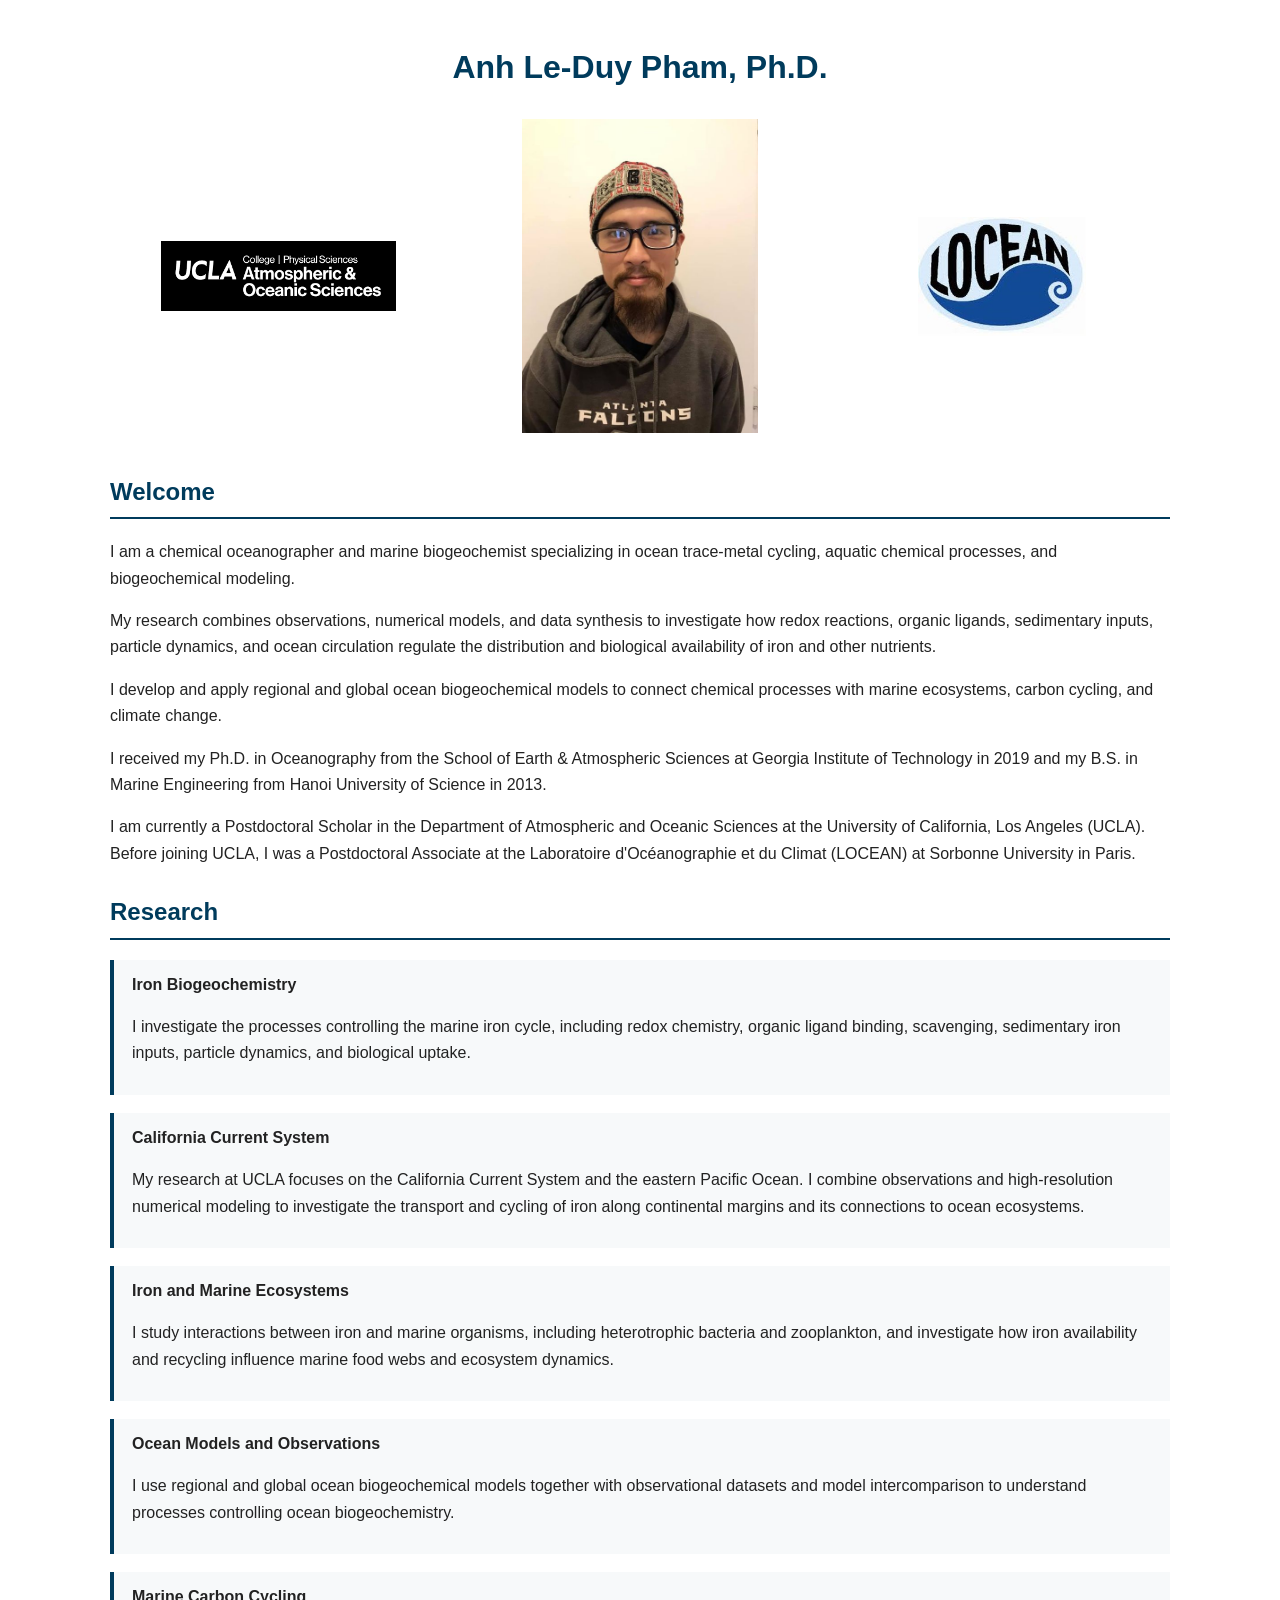
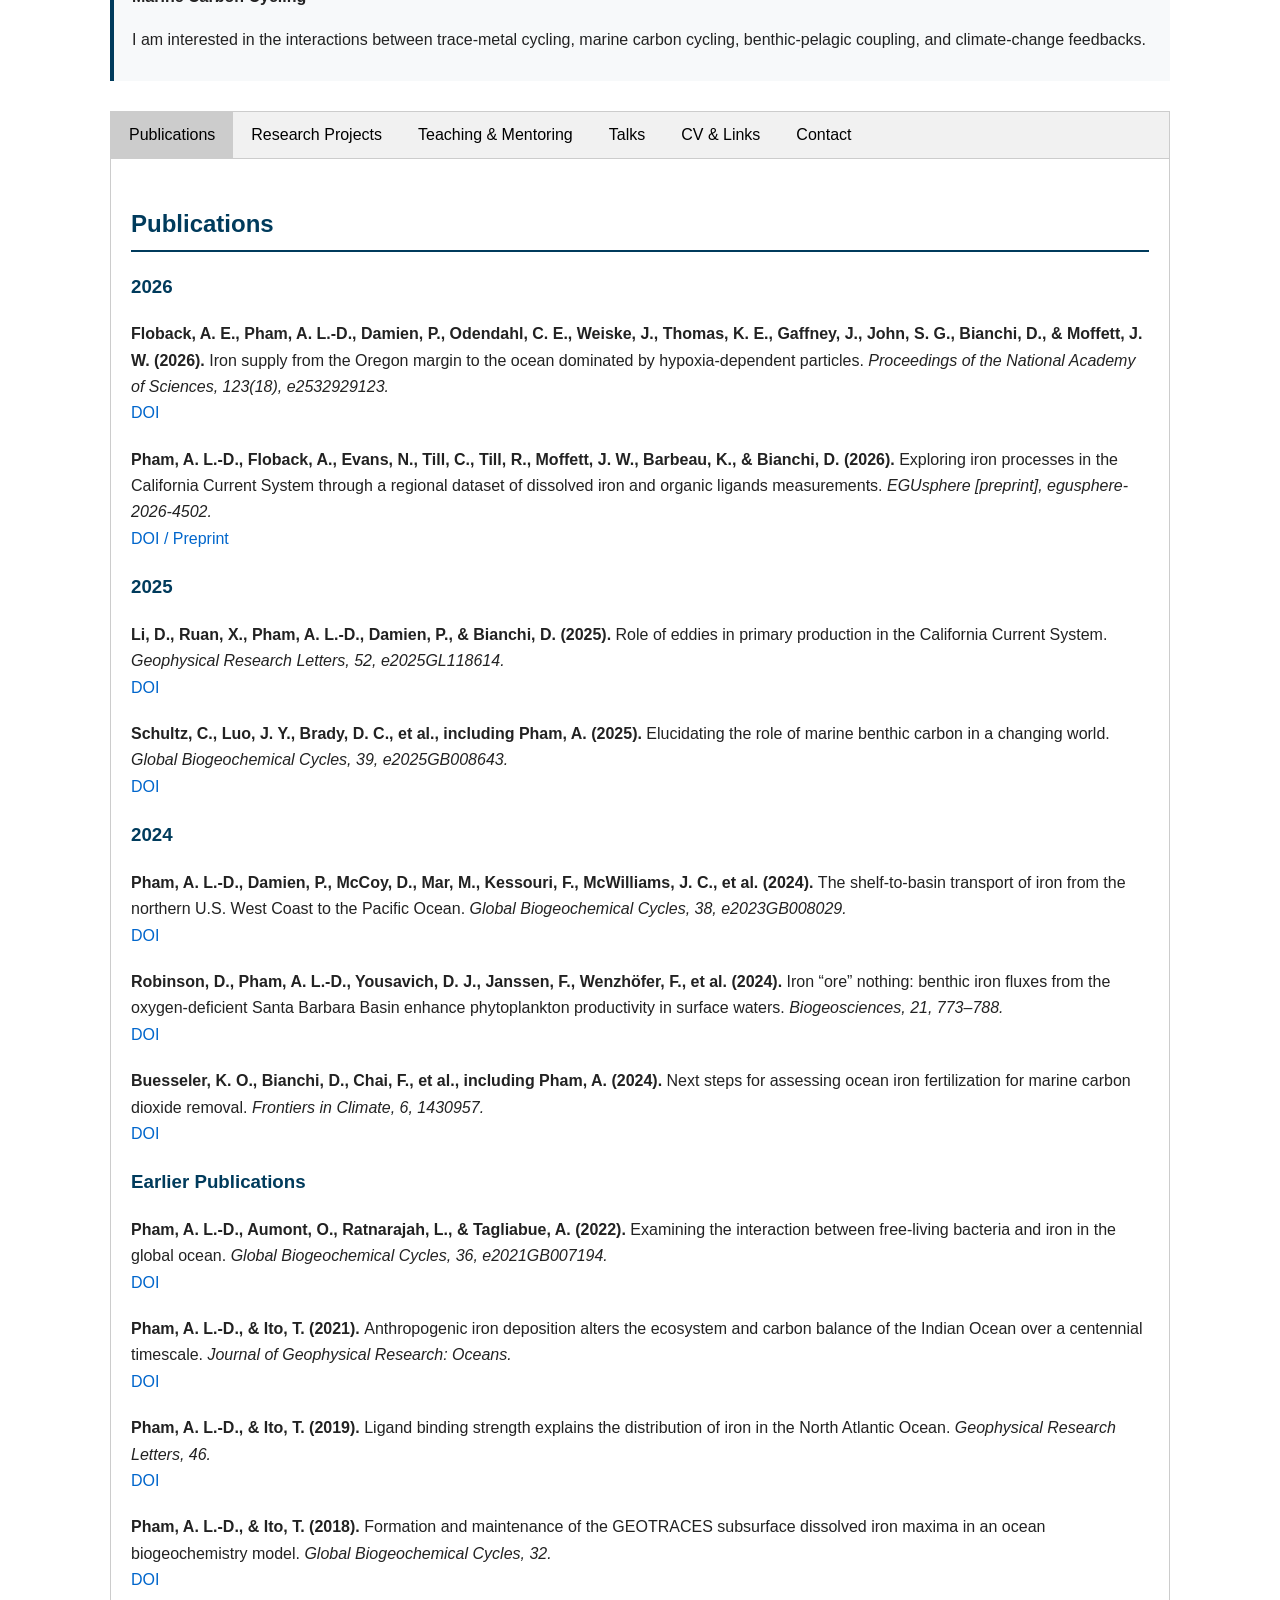
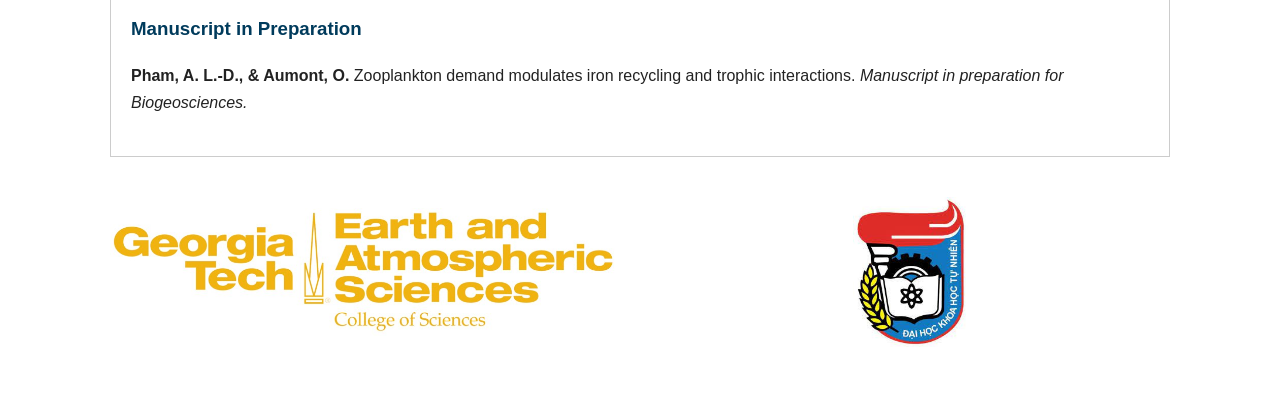
==== commit 24588110: "Update index.html" ====
--- a/index.html
+++ b/index.html
@@ -1,5 +1,6 @@
 <!DOCTYPE html>
 <html lang="en">
+
 <head>
   <meta charset="UTF-8">
   <meta name="viewport" content="width=device-width, initial-scale=1.0">
@@ -13,9 +14,8 @@
 
     body {
       font-family: Arial, Helvetica, sans-serif;
-      line-height: 1.6;
+      line-height: 1.65;
       margin: 0;
-      padding: 0;
       color: #222;
       background-color: #ffffff;
     }
@@ -28,13 +28,15 @@
 
     h1 {
       text-align: center;
+      color: #003B5C;
       margin-bottom: 25px;
     }
 
     h2 {
       color: #003B5C;
       border-bottom: 2px solid #003B5C;
-      padding-bottom: 5px;
+      padding-bottom: 6px;
+      margin-top: 25px;
     }
 
     h3 {
@@ -50,12 +52,12 @@
       text-decoration: underline;
     }
 
-    /* Image row */
+    /* Main images */
     .row {
       display: flex;
       align-items: center;
       justify-content: center;
-      gap: 20px;
+      gap: 25px;
       margin-bottom: 30px;
     }
 
@@ -69,27 +71,27 @@
       height: auto;
     }
 
+    .ucla-logo {
+      width: 70%;
+      max-width: 250px;
+    }
+
     .profile-photo {
       width: 70%;
       max-width: 300px;
     }
 
-    .ucla-logo {
-      width: 70%;
-      max-width: 250px;
-    }
-
     .locean-logo {
       width: 50%;
       max-width: 220px;
     }
 
-    /* Tabs */
+    /* Navigation tabs */
     .tab {
       overflow: hidden;
       border: 1px solid #ccc;
       background-color: #f1f1f1;
-      margin-top: 25px;
+      margin-top: 30px;
     }
 
     .tab button {
@@ -118,19 +120,22 @@
       border-top: none;
     }
 
-    .publication {
-      margin-bottom: 18px;
-    }
-
+    /* Research boxes */
     .research-box {
       background-color: #f7f9fa;
       border-left: 4px solid #003B5C;
       padding: 12px 18px;
-      margin: 15px 0;
-    }
-
+      margin: 18px 0;
+    }
+
+    /* Publications */
+    .publication {
+      margin-bottom: 20px;
+    }
+
+    /* Footer */
     .footer-images {
-      margin-top: 35px;
+      margin-top: 40px;
     }
 
     .footer-images .column img {
@@ -139,6 +144,7 @@
     }
 
     @media screen and (max-width: 700px) {
+
       .row {
         flex-direction: column;
       }
@@ -156,11 +162,14 @@
   </style>
 </head>
 
+
 <body>
 
 <div class="container">
 
+  <!-- Header -->
   <h1>Anh Le-Duy Pham, Ph.D.</h1>
+
 
   <!-- Main images -->
   <div class="row">
@@ -173,7 +182,7 @@
 
     <div class="column">
       <img src="anhlpham.jpg"
-           alt="Anh Pham"
+           alt="Anh Le-Duy Pham"
            class="profile-photo">
     </div>
 
@@ -185,93 +194,115 @@
 
   </div>
 
+
   <!-- Introduction -->
   <h2>Welcome</h2>
 
   <p>
-    My name is Anh Le-Duy Pham. I am an ocean biogeochemistry modeler interested
-    in understanding the mechanisms that regulate ocean biogeochemical cycles,
-    marine ecosystem dynamics, and their responses to environmental and climate
-    change.
-  </p>
-
-  <p>
-    My research focuses primarily on the ocean iron (Fe) cycle and its connections
-    to marine ecosystems and the carbon cycle. I combine numerical modeling,
-    observational datasets, and large-scale model intercomparison to investigate
-    how physical circulation, chemical processes, and biological interactions
-    regulate the distribution and fate of iron in the ocean.
-  </p>
-
-  <p>
-    I received my Bachelor's degree in Marine Engineering from Hanoi University
-    of Science in 2013 and my Ph.D. in Oceanography from the School of Earth and
-    Atmospheric Sciences at the Georgia Institute of Technology in 2019.
-  </p>
-
-  <p>
-    I am currently a researcher in the Department of Atmospheric and Oceanic
-    Sciences at the University of California, Los Angeles (UCLA), where I work
-    with Daniele Bianchi and collaborators on ocean biogeochemistry and ecosystem
+    I am a chemical oceanographer and marine biogeochemist specializing in
+    ocean trace-metal cycling, aquatic chemical processes, and biogeochemical
     modeling.
   </p>
 
   <p>
-    Before joining UCLA, I was a postdoctoral researcher at LOCEAN and ISPL at
-    Sorbonne University in Paris, France.
+    My research combines observations, numerical models, and data synthesis
+    to investigate how redox reactions, organic ligands, sedimentary inputs,
+    particle dynamics, and ocean circulation regulate the distribution and
+    biological availability of iron and other nutrients.
   </p>
 
+  <p>
+    I develop and apply regional and global ocean biogeochemical models to
+    connect chemical processes with marine ecosystems, carbon cycling, and
+    climate change.
+  </p>
+
+  <p>
+    I received my Ph.D. in Oceanography from the School of Earth &
+    Atmospheric Sciences at Georgia Institute of Technology in 2019 and my
+    B.S. in Marine Engineering from Hanoi University of Science in 2013.
+  </p>
+
+  <p>
+    I am currently a Postdoctoral Scholar in the Department of Atmospheric
+    and Oceanic Sciences at the University of California, Los Angeles (UCLA).
+    Before joining UCLA, I was a Postdoctoral Associate at the Laboratoire
+    d'Océanographie et du Climat (LOCEAN) at Sorbonne University in Paris.
+  </p>
+
 
   <!-- Research highlights -->
-  <h2>Research Highlights</h2>
+  <h2>Research</h2>
 
   <div class="research-box">
-    <strong>Iron cycling along continental margins</strong><br>
-    I investigate how benthic, riverine, atmospheric, and biological sources of
-    iron interact with scavenging, precipitation, ligand stabilization, and
-    physical circulation to control the transport of iron from continental
-    margins to the open ocean.
-  </div>
+
+    <strong>Iron Biogeochemistry</strong>
+
+    <p>
+      I investigate the processes controlling the marine iron cycle,
+      including redox chemistry, organic ligand binding, scavenging,
+      sedimentary iron inputs, particle dynamics, and biological uptake.
+    </p>
+
+  </div>
+
 
   <div class="research-box">
-    <strong>California Current System and the U.S. West Coast</strong><br>
-    My current regional research focuses on the California Current System,
-    including the distribution and cycling of dissolved iron and organic ligands,
-    shelf-to-basin transport, and the interaction between small-scale ocean
-    circulation and biogeochemical processes.
-  </div>
+
+    <strong>California Current System</strong>
+
+    <p>
+      My research at UCLA focuses on the California Current System and the
+      eastern Pacific Ocean. I combine observations and high-resolution
+      numerical modeling to investigate the transport and cycling of iron
+      along continental margins and its connections to ocean ecosystems.
+    </p>
+
+  </div>
+
 
   <div class="research-box">
-    <strong>Iron and marine ecosystems</strong><br>
-    I am extending ocean iron-cycle modeling toward marine food webs, including
-    the effects of iron availability on phytoplankton, heterotrophic bacteria,
-    zooplankton, and higher trophic levels such as fish.
-  </div>
+
+    <strong>Iron and Marine Ecosystems</strong>
+
+    <p>
+      I study interactions between iron and marine organisms, including
+      heterotrophic bacteria and zooplankton, and investigate how iron
+      availability and recycling influence marine food webs and ecosystem
+      dynamics.
+    </p>
+
+  </div>
+
 
   <div class="research-box">
-    <strong>Global ocean iron models and observations</strong><br>
-    I am evaluating dissolved iron distributions in CMIP6 and other ocean
-    biogeochemical models against the GEOTRACES observational compilation,
-    with the goal of identifying strengths and limitations of current
-    representations of the marine iron cycle.
-  </div>
+
+    <strong>Ocean Models and Observations</strong>
+
+    <p>
+      I use regional and global ocean biogeochemical models together with
+      observational datasets and model intercomparison to understand
+      processes controlling ocean biogeochemistry.
+    </p>
+
+  </div>
+
 
   <div class="research-box">
-    <strong>Carbon cycle and engineered marine ecosystems</strong><br>
-    I am also developing biogeochemical modeling approaches to investigate the
-    transport and ecosystem impacts of polyhydroxybutyrate (PHB) released by
-    engineered Sargassum, including potential consequences for marine food webs
-    and the ocean carbon cycle.
-  </div>
-
-
-  <!-- Tabs -->
+
+    <strong>Marine Carbon Cycling</strong>
+
+    <p>
+      I am interested in the interactions between trace-metal cycling,
+      marine carbon cycling, benthic-pelagic coupling, and climate-change
+      feedbacks.
+    </p>
+
+  </div>
+
+
+  <!-- Navigation -->
   <div class="tab">
-
-    <button class="tablinks"
-            onclick="openCity(event, 'Research')">
-      Research
-    </button>
 
     <button class="tablinks"
             onclick="openCity(event, 'Publications')">
@@ -279,12 +310,22 @@
     </button>
 
     <button class="tablinks"
+            onclick="openCity(event, 'ResearchProjects')">
+      Research Projects
+    </button>
+
+    <button class="tablinks"
+            onclick="openCity(event, 'Teaching')">
+      Teaching & Mentoring
+    </button>
+
+    <button class="tablinks"
             onclick="openCity(event, 'Talks')">
-      Talks & Teaching
+      Talks
     </button>
 
     <button class="tablinks"
-            onclick="openCity(event, 'Others')">
+            onclick="openCity(event, 'CV')">
       CV & Links
     </button>
 
@@ -296,241 +337,497 @@
   </div>
 
 
-  <!-- Research tab -->
-  <div id="Research" class="tabcontent">
-
-    <h2>Research</h2>
-
-    <p>
-      During my Ph.D., I used ocean biogeochemical models to investigate the
-      mechanisms controlling the distribution and cycling of dissolved iron
-      across the global ocean. My work examined the roles of biological uptake,
-      organic ligand binding, scavenging, remineralization, and external iron
-      sources.
-    </p>
-
-    <p>
-      During my postdoctoral research at LOCEAN and Sorbonne University, I
-      expanded this work to investigate interactions between iron and marine
-      organisms, particularly heterotrophic bacteria and zooplankton. This work
-      explored how biological iron demand can influence iron recycling and
-      broader ocean biogeochemical cycles.
-    </p>
-
-    <p>
-      At UCLA, my research focuses increasingly on the California Current System
-      and the broader eastern Pacific Ocean. I combine high-resolution ocean
-      circulation and biogeochemical modeling with observations to understand
-      how mesoscale and submesoscale circulation influences iron transport and
-      ecosystem dynamics.
-    </p>
-
-    <p>
-      Current research directions include:
-    </p>
-
-    <ul>
-      <li>Iron transport from continental margins to the open ocean</li>
-      <li>Iron and organic ligand cycling in the California Current System</li>
-      <li>Iron limitation of phytoplankton and heterotrophic bacteria</li>
-      <li>Iron recycling by zooplankton and implications for marine food webs</li>
-      <li>Iron controls on fish and higher trophic levels</li>
-      <li>Evaluation of CMIP6 ocean iron models using GEOTRACES observations</li>
-      <li>High-resolution ROMS-MARBL modeling of the California Current System</li>
-      <li>Biogeochemical consequences of engineered Sargassum and PHB production</li>
-    </ul>
-
-  </div>
-
-
   <!-- Publications -->
   <div id="Publications" class="tabcontent">
 
     <h2>Publications</h2>
 
-    <h3>Recent manuscripts and preprints</h3>
-
-    <div class="publication">
-      <strong>
-        Pham, A., Floback, A., Evans, N., Till, C., Till, R., Moffett, J.,
-        Barbeau, K., & Bianchi, D.
-      </strong>
+    <h3>2026</h3>
+
+    <div class="publication">
+
+      <strong>
+        Floback, A. E., Pham, A. L.-D., Damien, P., Odendahl, C. E.,
+        Weiske, J., Thomas, K. E., Gaffney, J., John, S. G.,
+        Bianchi, D., & Moffett, J. W. (2026).
+      </strong>
+
+      Iron supply from the Oregon margin to the ocean dominated by
+      hypoxia-dependent particles.
+
+      <em>Proceedings of the National Academy of Sciences, 123(18),
+      e2532929123.</em>
+
+      <br>
+
+      <a href="https://doi.org/10.1073/pnas.2532929123"
+         target="_blank">
+        DOI
+      </a>
+
+    </div>
+
+
+    <div class="publication">
+
+      <strong>
+        Pham, A. L.-D., Floback, A., Evans, N., Till, C., Till, R.,
+        Moffett, J. W., Barbeau, K., & Bianchi, D. (2026).
+      </strong>
+
       Exploring iron processes in the California Current System through a
       regional dataset of dissolved iron and organic ligands measurements.
-      <em>EGUsphere</em>, 2026.
-      <br>
-      <a href="https://doi.org/10.5194/egusphere-2026-4502">
-        https://doi.org/10.5194/egusphere-2026-4502
-      </a>
-    </div>
-
-    <div class="publication">
-      <strong>Pham, A., Mar, M., & Bianchi, D.</strong>
-      A data compilation of dissolved iron and ligand measurements along the
-      West Coast of the United States.
-      <em>In preparation.</em>
-    </div>
-
-    <div class="publication">
-      <strong>Pham, A. & Aumont, O.</strong>
-      Zooplankton demand modulates iron recycling and trophic interactions.
-      <em>In preparation.</em>
-    </div>
-
-    <div class="publication">
-      <strong>Pham, A. & Ito, T.</strong>
-      Biological processes control the ocean Fe distribution.
-      <em>In preparation.</em>
-    </div>
-
-
-    <h3>Published papers</h3>
-
-    <div class="publication">
+
+      <em>EGUsphere [preprint], egusphere-2026-4502.</em>
+
+      <br>
+
+      <a href="https://doi.org/10.5194/egusphere-2026-4502"
+         target="_blank">
+        DOI / Preprint
+      </a>
+
+    </div>
+
+
+    <h3>2025</h3>
+
+    <div class="publication">
+
+      <strong>
+        Li, D., Ruan, X., Pham, A. L.-D., Damien, P., & Bianchi, D. (2025).
+      </strong>
+
+      Role of eddies in primary production in the California Current System.
+
+      <em>Geophysical Research Letters, 52, e2025GL118614.</em>
+
+      <br>
+
+      <a href="https://doi.org/10.1029/2025GL118614"
+         target="_blank">
+        DOI
+      </a>
+
+    </div>
+
+
+    <div class="publication">
+
+      <strong>
+        Schultz, C., Luo, J. Y., Brady, D. C., et al., including Pham, A.
+        (2025).
+      </strong>
+
+      Elucidating the role of marine benthic carbon in a changing world.
+
+      <em>Global Biogeochemical Cycles, 39, e2025GB008643.</em>
+
+      <br>
+
+      <a href="https://doi.org/10.1029/2025GB008643"
+         target="_blank">
+        DOI
+      </a>
+
+    </div>
+
+
+    <h3>2024</h3>
+
+    <div class="publication">
+
       <strong>
         Pham, A. L.-D., Damien, P., McCoy, D., Mar, M., Kessouri, F.,
         McWilliams, J. C., et al. (2024).
       </strong>
+
       The shelf-to-basin transport of iron from the northern U.S. West Coast
       to the Pacific Ocean.
-      <em>Global Biogeochemical Cycles, 38</em>,
-      e2023GB008029.
-      <br>
-      <a href="https://doi.org/10.1029/2023GB008029">
-        https://doi.org/10.1029/2023GB008029
-      </a>
-    </div>
-
-    <div class="publication">
+
+      <em>Global Biogeochemical Cycles, 38, e2023GB008029.</em>
+
+      <br>
+
+      <a href="https://doi.org/10.1029/2023GB008029"
+         target="_blank">
+        DOI
+      </a>
+
+    </div>
+
+
+    <div class="publication">
+
       <strong>
         Robinson, D., Pham, A. L.-D., Yousavich, D. J., Janssen, F.,
-        Wenzhöfer, F., Arrington, E. C., Gosselin, K. M., Sandoval-Belmar, M.,
-        Mar, M., Valentine, D. L., Bianchi, D., & Treude, T.
-      </strong>
-      Iron “Ore” Nothing: Benthic iron fluxes from the oxygen-deficient
-      Santa Barbara Basin enhance phytoplankton productivity in surface waters.
-      <em>Biogeosciences.</em>
-      <br>
-      <a href="https://doi.org/10.5194/bg-2022-237">
-        https://doi.org/10.5194/bg-2022-237
-      </a>
-    </div>
-
-    <div class="publication">
+        Wenzhöfer, F., et al. (2024).
+      </strong>
+
+      Iron “ore” nothing: benthic iron fluxes from the oxygen-deficient
+      Santa Barbara Basin enhance phytoplankton productivity in surface
+      waters.
+
+      <em>Biogeosciences, 21, 773–788.</em>
+
+      <br>
+
+      <a href="https://doi.org/10.5194/bg-21-773-2024"
+         target="_blank">
+        DOI
+      </a>
+
+    </div>
+
+
+    <div class="publication">
+
+      <strong>
+        Buesseler, K. O., Bianchi, D., Chai, F., et al., including Pham, A.
+        (2024).
+      </strong>
+
+      Next steps for assessing ocean iron fertilization for marine carbon
+      dioxide removal.
+
+      <em>Frontiers in Climate, 6, 1430957.</em>
+
+      <br>
+
+      <a href="https://doi.org/10.3389/fclim.2024.1430957"
+         target="_blank">
+        DOI
+      </a>
+
+    </div>
+
+
+    <h3>Earlier Publications</h3>
+
+    <div class="publication">
+
       <strong>
         Pham, A. L.-D., Aumont, O., Ratnarajah, L., & Tagliabue, A. (2022).
       </strong>
+
       Examining the interaction between free-living bacteria and iron in the
       global ocean.
-      <em>Global Biogeochemical Cycles, 36</em>,
-      e2021GB007194.
-      <br>
-      <a href="https://doi.org/10.1029/2021GB007194">
-        https://doi.org/10.1029/2021GB007194
-      </a>
-    </div>
-
-    <div class="publication">
-      <strong>
-        Pham, A. & Ito, T. (2021).
-      </strong>
+
+      <em>Global Biogeochemical Cycles, 36, e2021GB007194.</em>
+
+      <br>
+
+      <a href="https://doi.org/10.1029/2021GB007194"
+         target="_blank">
+        DOI
+      </a>
+
+    </div>
+
+
+    <div class="publication">
+
+      <strong>
+        Pham, A. L.-D., & Ito, T. (2021).
+      </strong>
+
       Anthropogenic iron deposition alters the ecosystem and carbon balance
       of the Indian Ocean over a centennial timescale.
+
       <em>Journal of Geophysical Research: Oceans.</em>
-      <br>
-      <a href="https://doi.org/10.1029/2020JC016475">
-        https://doi.org/10.1029/2020JC016475
-      </a>
-    </div>
-
-    <div class="publication">
-      <strong>
-        Pham, A. & Ito, T. (2019).
-      </strong>
+
+      <br>
+
+      <a href="https://doi.org/10.1029/2020JC016475"
+         target="_blank">
+        DOI
+      </a>
+
+    </div>
+
+
+    <div class="publication">
+
+      <strong>
+        Pham, A. L.-D., & Ito, T. (2019).
+      </strong>
+
       Ligand binding strength explains the distribution of iron in the
       North Atlantic Ocean.
+
       <em>Geophysical Research Letters, 46.</em>
-      <br>
-      <a href="https://doi.org/10.1029/2019GL083319">
-        https://doi.org/10.1029/2019GL083319
-      </a>
-    </div>
-
-    <div class="publication">
-      <strong>
-        Toan, D. V., Doan, Q. V., Le Duy Anh, P., & Dinh, V. N. (2019).
-      </strong>
-      The zoning of offshore wind energy resources in the Vietnam Sea.
-      In <em>Proceedings of the 1st Vietnam Symposium on Advances in
-      Offshore Engineering</em>.
-      <br>
-      <a href="https://doi.org/10.1007/978-981-13-2306-5_34">
-        https://doi.org/10.1007/978-981-13-2306-5_34
-      </a>
-    </div>
-
-    <div class="publication">
-      <strong>
-        Pham, A. & Ito, T. (2018).
-      </strong>
+
+      <br>
+
+      <a href="https://doi.org/10.1029/2019GL083319"
+         target="_blank">
+        DOI
+      </a>
+
+    </div>
+
+
+    <div class="publication">
+
+      <strong>
+        Pham, A. L.-D., & Ito, T. (2018).
+      </strong>
+
       Formation and maintenance of the GEOTRACES subsurface dissolved iron
       maxima in an ocean biogeochemistry model.
+
       <em>Global Biogeochemical Cycles, 32.</em>
-      <br>
-      <a href="https://doi.org/10.1029/2017GB005852">
-        https://doi.org/10.1029/2017GB005852
-      </a>
-    </div>
-
-  </div>
-
-
-  <!-- Talks and teaching -->
+
+      <br>
+
+      <a href="https://doi.org/10.1029/2017GB005852"
+         target="_blank">
+        DOI
+      </a>
+
+    </div>
+
+
+    <h3>Manuscript in Preparation</h3>
+
+    <div class="publication">
+
+      <strong>
+        Pham, A. L.-D., & Aumont, O.
+      </strong>
+
+      Zooplankton demand modulates iron recycling and trophic interactions.
+
+      <em>Manuscript in preparation for Biogeosciences.</em>
+
+    </div>
+
+  </div>
+
+
+  <!-- Research projects -->
+  <div id="ResearchProjects" class="tabcontent">
+
+    <h2>Research Projects</h2>
+
+    <h3>Iron Cycling along Continental Margins</h3>
+
+    <p>
+      My research investigates how sedimentary inputs, particle dynamics,
+      redox chemistry, organic ligands, and ocean circulation regulate the
+      transport of iron from continental margins to the open ocean.
+    </p>
+
+
+    <h3>California Current System</h3>
+
+    <p>
+      I combine regional ocean modeling and observations to investigate
+      physical and biogeochemical processes controlling iron distributions
+      along the U.S. West Coast and their implications for marine ecosystems.
+    </p>
+
+
+    <h3>Iron and Marine Food Webs</h3>
+
+    <p>
+      I am investigating how iron availability and recycling influence
+      heterotrophic bacteria, zooplankton, phytoplankton, and higher trophic
+      levels.
+    </p>
+
+
+    <h3>Global Iron Model Evaluation</h3>
+
+    <p>
+      I evaluate ocean biogeochemical models using observations and
+      large-scale data synthesis, including comparisons between model
+      simulations and GEOTRACES observations.
+    </p>
+
+
+    <h3>Research Funding</h3>
+
+    <p>
+      <strong>NSF OCE-2343357 (2024–2027)</strong><br>
+      “Iron Protection, Removal, and Transport along Anoxic Margins and
+      Impacts on the Open Ocean.”
+    </p>
+
+    <p>
+      <strong>Pending NSF Collaborative Research</strong><br>
+      “Factors controlling iron distribution on the Southern Oregon shelf.”
+      Co-Principal Investigator with Daniele Bianchi, James Moffett,
+      and Kristen Buck.
+    </p>
+
+  </div>
+
+
+  <!-- Teaching and mentoring -->
+  <div id="Teaching" class="tabcontent">
+
+    <h2>Teaching & Mentoring</h2>
+
+    <h3>Teaching</h3>
+
+    <p>
+      <strong>Physics and Chemistry of the Oceans</strong><br>
+      Lecturer, proctoring, and grading for approximately 20 advanced
+      undergraduate and graduate students.
+    </p>
+
+    <p>
+      <strong>Introduction to Environmental Sciences</strong><br>
+      Lecturer, proctoring, and grading for approximately 50 students.
+    </p>
+
+
+    <h3>Student Mentoring</h3>
+
+    <ul>
+
+      <li>
+        <strong>Cassidy Allen</strong> — UCLA Undergraduate Researcher,
+        2025–present. Exploring the coastal ocean iron cycle through a
+        global data compilation.
+      </li>
+
+      <li>
+        <strong>Matthew Mar</strong> — UCLA Undergraduate Researcher,
+        2022–2024. Iron cycle along the California Current.
+      </li>
+
+      <li>
+        <strong>De’Marcus Robinson</strong> — UCLA Ph.D. Student,
+        2021–2024. Ocean biogeochemical cycles in oxygen minimum zones
+        in the Santa Barbara Basin.
+      </li>
+
+      <li>
+        <strong>Philippe Cherabier</strong> — Ph.D. Student,
+        Institut de Biologie de l’École Normale Supérieure,
+        2020–2023. Integrating microbial evolutionary processes in
+        general circulation models.
+      </li>
+
+      <li>
+        <strong>Ashanti Holt</strong> — Georgia Institute of Technology
+        Undergraduate Researcher, 2018. Dissolved oxygen trends in
+        U.S. coastal waters.
+      </li>
+
+    </ul>
+
+
+    <h3>Teaching Material</h3>
+
+    <p>
+      <strong>Introduction to Ocean Biogeochemical Modeling</strong>
+    </p>
+
+    <p>
+      A short instructional video introducing model thinking and philosophy
+      with a focus on ocean biogeochemical dynamics.
+    </p>
+
+    <p>
+      <a href="https://www.youtube.com/watch?v=qOw7xrfKilI"
+         target="_blank">
+        Watch on YouTube
+      </a>
+    </p>
+
+  </div>
+
+
+  <!-- Talks -->
   <div id="Talks" class="tabcontent">
 
-    <h2>Talks & Teaching</h2>
-
-    <p>
-      <strong>Fate and transport of large iron fluxes from benthic sediments
-      along the eastern Pacific coasts to the open ocean</strong>
-      <br>
-      <a href="https://youtu.be/74gY_lKpI1k">
-        YouTube
-      </a>
-    </p>
-
-    <p>
-      <strong>Biological processes control the ocean iron distribution</strong>
-      <br>
-      <a href="https://www.youtube.com/watch?v=ir6a6j44MqU&t=1007s">
-        YouTube
-      </a>
-    </p>
-
-    <p>
-      <strong>The interaction of heterotrophic bacteria and iron in the global
-      ocean</strong>
-      <br>
-      <a href="https://youtu.be/4VMJ8SkQwuc">
-        YouTube
-      </a>
-    </p>
-
-    <p>
-      <strong>Zooplankton demand modulates iron recycling flux and microbial
-      iron consumption in the ocean</strong>
-      <br>
-      <a href="https://www.youtube.com/watch?v=QJt0ZY8IA1M">
-        YouTube
-      </a>
-    </p>
-
-    <p>
-      <strong>Teaching sample: Introduction to Ocean Biogeochemical
-      Modeling</strong>
-      <br>
-      <a href="https://www.youtube.com/watch?v=qOw7xrfKilI">
-        YouTube
+    <h2>Selected Talks & Presentations</h2>
+
+    <p>
+      <strong>2025 — Goldschmidt Conference</strong><br>
+      Processes controlling the shelf-to-basin transport of particulate and
+      dissolved iron in the Pacific Ocean. Oral presentation.
+    </p>
+
+    <p>
+      <strong>2024 — Deep Ocean Observing Annual Meeting</strong><br>
+      Fate and transport of large iron fluxes from benthic sediments along
+      the eastern Pacific coasts to the open ocean. Oral presentation.
+    </p>
+
+    <p>
+      <strong>2023 — Goldschmidt Conference</strong><br>
+      The shelf-to-basin transport of iron from the northern U.S. West Coast
+      to the Pacific Ocean. Poster.
+    </p>
+
+    <p>
+      <strong>2022 — Institute for Marine and Antarctic Studies,
+      University of Tasmania</strong><br>
+      Evaluating biological and physical drivers of ocean iron cycling.
+      Invited seminar.
+    </p>
+
+    <p>
+      <strong>2022 — University of Vienna</strong><br>
+      The microbial control on the ocean cycling of trace metals under the
+      current and changing climate. Invited seminar.
+    </p>
+
+    <p>
+      <strong>2021 — Goldschmidt Conference</strong><br>
+      Examining the interaction between free-living bacteria and iron in
+      the global ocean. Oral presentation.
+    </p>
+
+    <h3>Additional Videos</h3>
+
+    <p>
+      <strong>
+        Fate and transport of large iron fluxes from benthic sediments
+        along the eastern Pacific coasts to the open ocean
+      </strong>
+      <br>
+      <a href="https://youtu.be/74gY_lKpI1k"
+         target="_blank">
+        Watch on YouTube
+      </a>
+    </p>
+
+    <p>
+      <strong>
+        Biological processes control the ocean iron distribution
+      </strong>
+      <br>
+      <a href="https://www.youtube.com/watch?v=ir6a6j44MqU&t=1007s"
+         target="_blank">
+        Watch on YouTube
+      </a>
+    </p>
+
+    <p>
+      <strong>
+        The interaction of heterotrophic bacteria and iron in the global ocean
+      </strong>
+      <br>
+      <a href="https://youtu.be/4VMJ8SkQwuc"
+         target="_blank">
+        Watch on YouTube
+      </a>
+    </p>
+
+    <p>
+      <strong>
+        Zooplankton demand modulates iron recycling flux and microbial iron
+        consumption in the ocean
+      </strong>
+      <br>
+      <a href="https://www.youtube.com/watch?v=QJt0ZY8IA1M"
+         target="_blank">
+        Watch on YouTube
       </a>
     </p>
 
@@ -538,51 +835,87 @@
 
 
   <!-- CV and links -->
-  <div id="Others" class="tabcontent">
+  <div id="CV" class="tabcontent">
 
     <h2>CV & Professional Links</h2>
 
     <p>
-      <a href="https://scholar.google.com/citations?user=NO54Z2EAAAAJ&hl=en">
+      <strong>Curriculum Vitae</strong>
+      <br>
+      <a href="Anh_Le-Duy_Pham_CV_2026.pdf"
+         target="_blank">
+        Download my CV (September 2026)
+      </a>
+    </p>
+
+    <p>
+      <strong>Google Scholar</strong>
+      <br>
+      <a href="https://scholar.google.com/citations?user=NO54Z2EAAAAJ&hl=en"
+         target="_blank">
         Google Scholar
       </a>
     </p>
 
     <p>
-      <a href="https://orcid.org/0000-0002-6857-9827">
+      <strong>ORCID</strong>
+      <br>
+      <a href="https://orcid.org/0000-0002-6857-9827"
+         target="_blank">
         ORCID
       </a>
     </p>
 
     <p>
-      <a href="https://www.researchgate.net/profile/Anh-Pham-94">
+      <strong>ResearchGate</strong>
+      <br>
+      <a href="https://www.researchgate.net/profile/Anh-Pham-94"
+         target="_blank">
         ResearchGate
       </a>
     </p>
 
     <p>
-      <a href="https://www.linkedin.com/in/anh-le-duy-pham-327193242/">
+      <strong>LinkedIn</strong>
+      <br>
+      <a href="https://www.linkedin.com/in/anh-le-duy-pham-327193242/"
+         target="_blank">
         LinkedIn
       </a>
     </p>
 
-    <p>
-      <a href="https://twitter.com/AnhPhamGT">
-        Twitter / X
-      </a>
-    </p>
-
-    <p>
-      <strong>CV:</strong>
-      <a href="https://www.dropbox.com/scl/fi/5t5zo9rktnvf1mxi34qww/Anh-LD-Pham_CV_2024.pdf?rlkey=pi7hqdwmjzxkyctv3z4u3eve7&st=4vjsws1b&dl=0">
-        Download my CV
-      </a>
-    </p>
-
-    <p>
-      Outside of research, I enjoy visiting museums and reading fiction and
-      philosophy in Vietnamese, English, and French.
-    </p>
+    <h3>Professional Service</h3>
+
+    <ul>
+
+      <li>
+        Member, GEOTRACES Early Career Scientist Committee
+        (2023–present)
+      </li>
+
+      <li>
+        Session Convener, Ocean Sciences Meeting (2024)
+      </li>
+
+      <li>
+        Session Convener, Goldschmidt Conference (2023)
+      </li>
+
+      <li>
+        Moderator Crew, EarthArXiv preprint repository (2021–present)
+      </li>
+
+      <li>
+        Reviewer for journals including
+        <em>Biogeosciences</em>,
+        <em>Biogeochemistry</em>,
+        <em>Geoscientific Model Development</em>,
+        <em>Environmental Science & Technology</em>,
+        <em>Journal of Geophysical Research: Oceans</em>, and
+        <em>Global Biogeochemical Cycles</em>.
+      </li>
+
+    </ul>
 
   </div>
 
@@ -593,8 +926,9 @@
     <h2>Contact</h2>
 
     <p>
-      Department of Atmospheric and Oceanic Sciences<br>
-      University of California, Los Angeles
+      <strong>Department of Atmospheric and Oceanic Sciences</strong><br>
+      University of California, Los Angeles<br>
+      Los Angeles, CA 90095
     </p>
 
     <p>
@@ -610,11 +944,13 @@
   <div class="row footer-images">
 
     <div class="column">
-      <img src="GT.jpg" alt="Georgia Institute of Technology">
+      <img src="GT.jpg"
+           alt="Georgia Institute of Technology">
     </div>
 
     <div class="column">
-      <img src="HUS.jpg" alt="Hanoi University of Science">
+      <img src="HUS.jpg"
+           alt="Hanoi University of Science">
     </div>
 
   </div>
@@ -623,19 +959,22 @@
 
 
 <script>
+
 function openCity(evt, cityName) {
 
   var i;
   var tabcontent;
   var tablinks;
 
-  tabcontent = document.getElementsByClassName("tabcontent");
+  tabcontent =
+    document.getElementsByClassName("tabcontent");
 
   for (i = 0; i < tabcontent.length; i++) {
     tabcontent[i].style.display = "none";
   }
 
-  tablinks = document.getElementsByClassName("tablinks");
+  tablinks =
+    document.getElementsByClassName("tablinks");
 
   for (i = 0; i < tablinks.length; i++) {
     tablinks[i].className =
@@ -648,8 +987,9 @@
 }
 
 
-/* Open Research tab by default */
+/* Open Publications tab by default */
 document.getElementsByClassName("tablinks")[0].click();
+
 </script>
 
 </body>
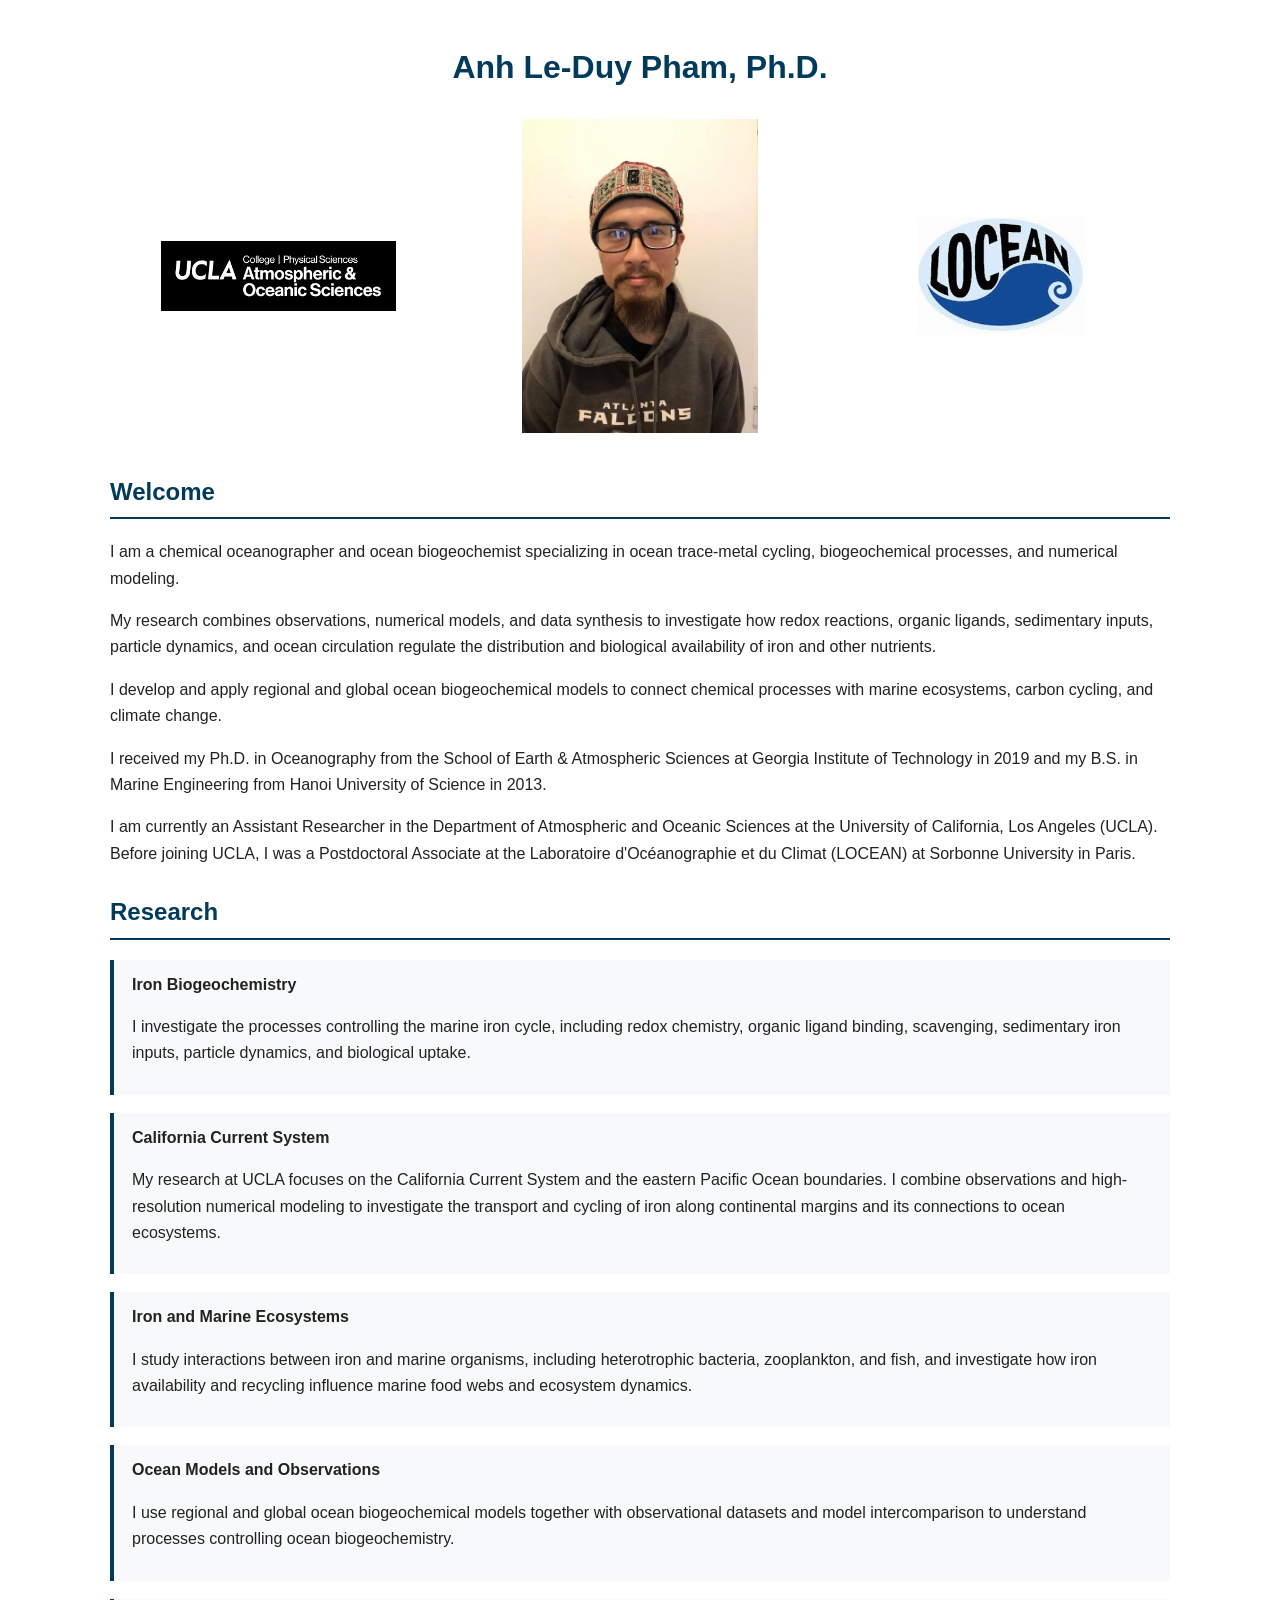
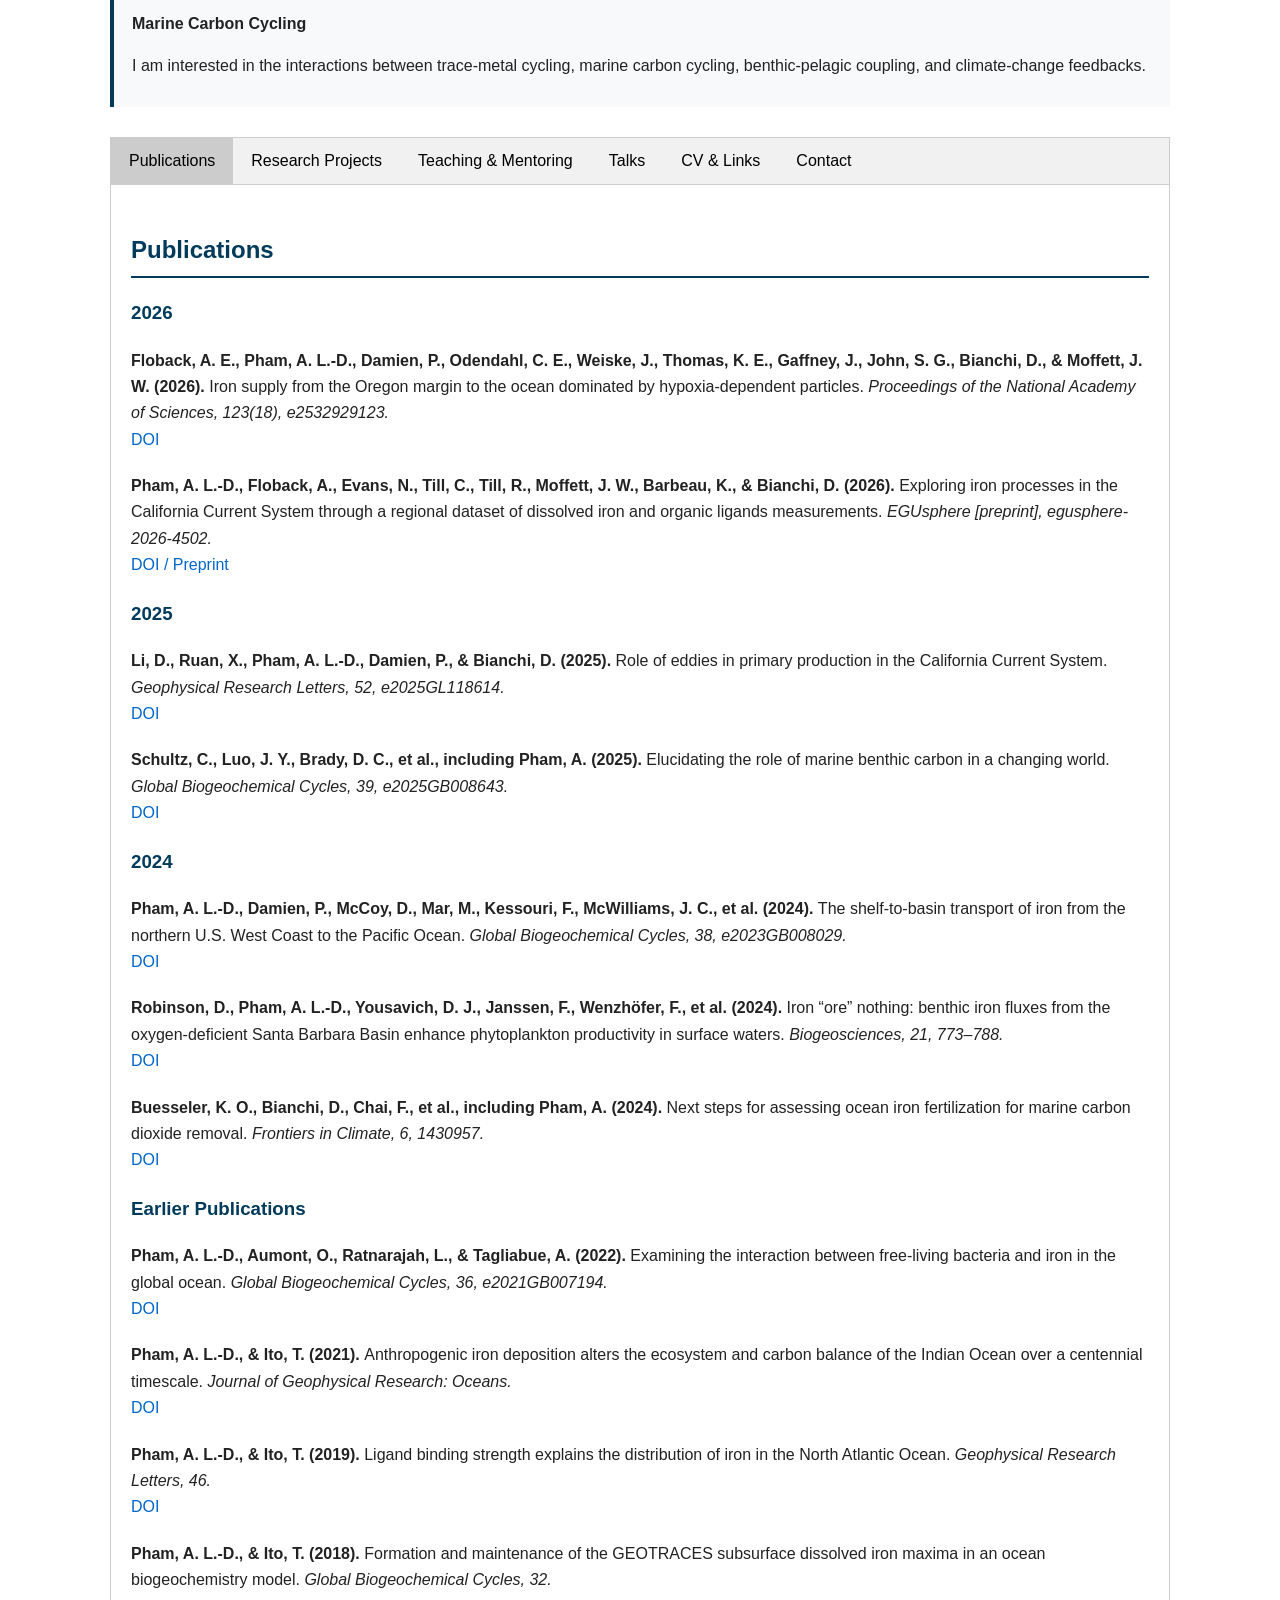
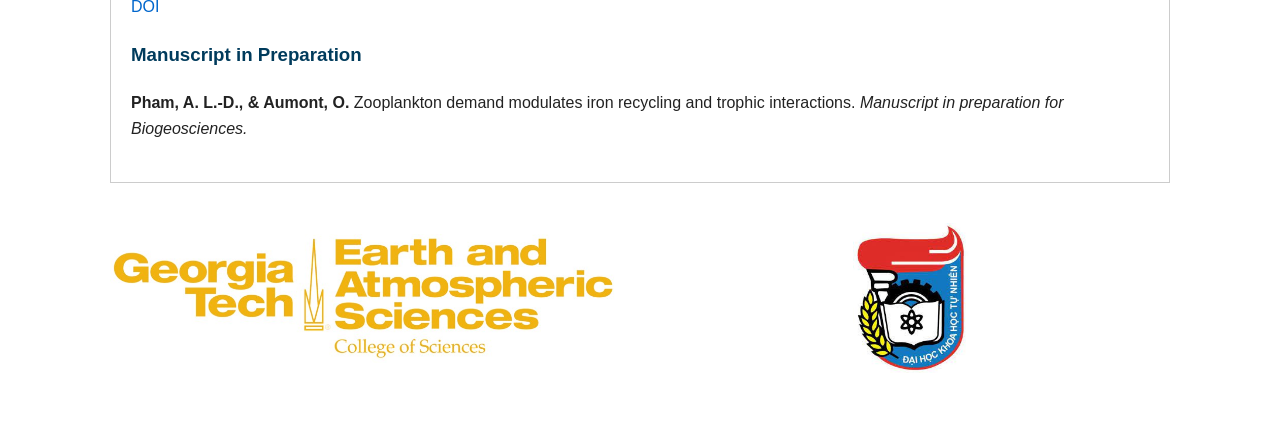
==== commit e9dd170e: "Update index.html" ====
--- a/index.html
+++ b/index.html
@@ -199,9 +199,8 @@
   <h2>Welcome</h2>
 
   <p>
-    I am a chemical oceanographer and marine biogeochemist specializing in
-    ocean trace-metal cycling, aquatic chemical processes, and biogeochemical
-    modeling.
+    I am a chemical oceanographer and ocean biogeochemist specializing in
+    ocean trace-metal cycling, biogeochemical processes, and numerical modeling.
   </p>
 
   <p>
@@ -224,7 +223,7 @@
   </p>
 
   <p>
-    I am currently a Postdoctoral Scholar in the Department of Atmospheric
+    I am currently an Assistant Researcher in the Department of Atmospheric
     and Oceanic Sciences at the University of California, Los Angeles (UCLA).
     Before joining UCLA, I was a Postdoctoral Associate at the Laboratoire
     d'Océanographie et du Climat (LOCEAN) at Sorbonne University in Paris.
@@ -253,7 +252,7 @@
 
     <p>
       My research at UCLA focuses on the California Current System and the
-      eastern Pacific Ocean. I combine observations and high-resolution
+      eastern Pacific Ocean boundaries. I combine observations and high-resolution
       numerical modeling to investigate the transport and cycling of iron
       along continental margins and its connections to ocean ecosystems.
     </p>
@@ -267,7 +266,7 @@
 
     <p>
       I study interactions between iron and marine organisms, including
-      heterotrophic bacteria and zooplankton, and investigate how iron
+      heterotrophic bacteria, zooplankton, and fish, and investigate how iron
       availability and recycling influence marine food webs and ecosystem
       dynamics.
     </p>
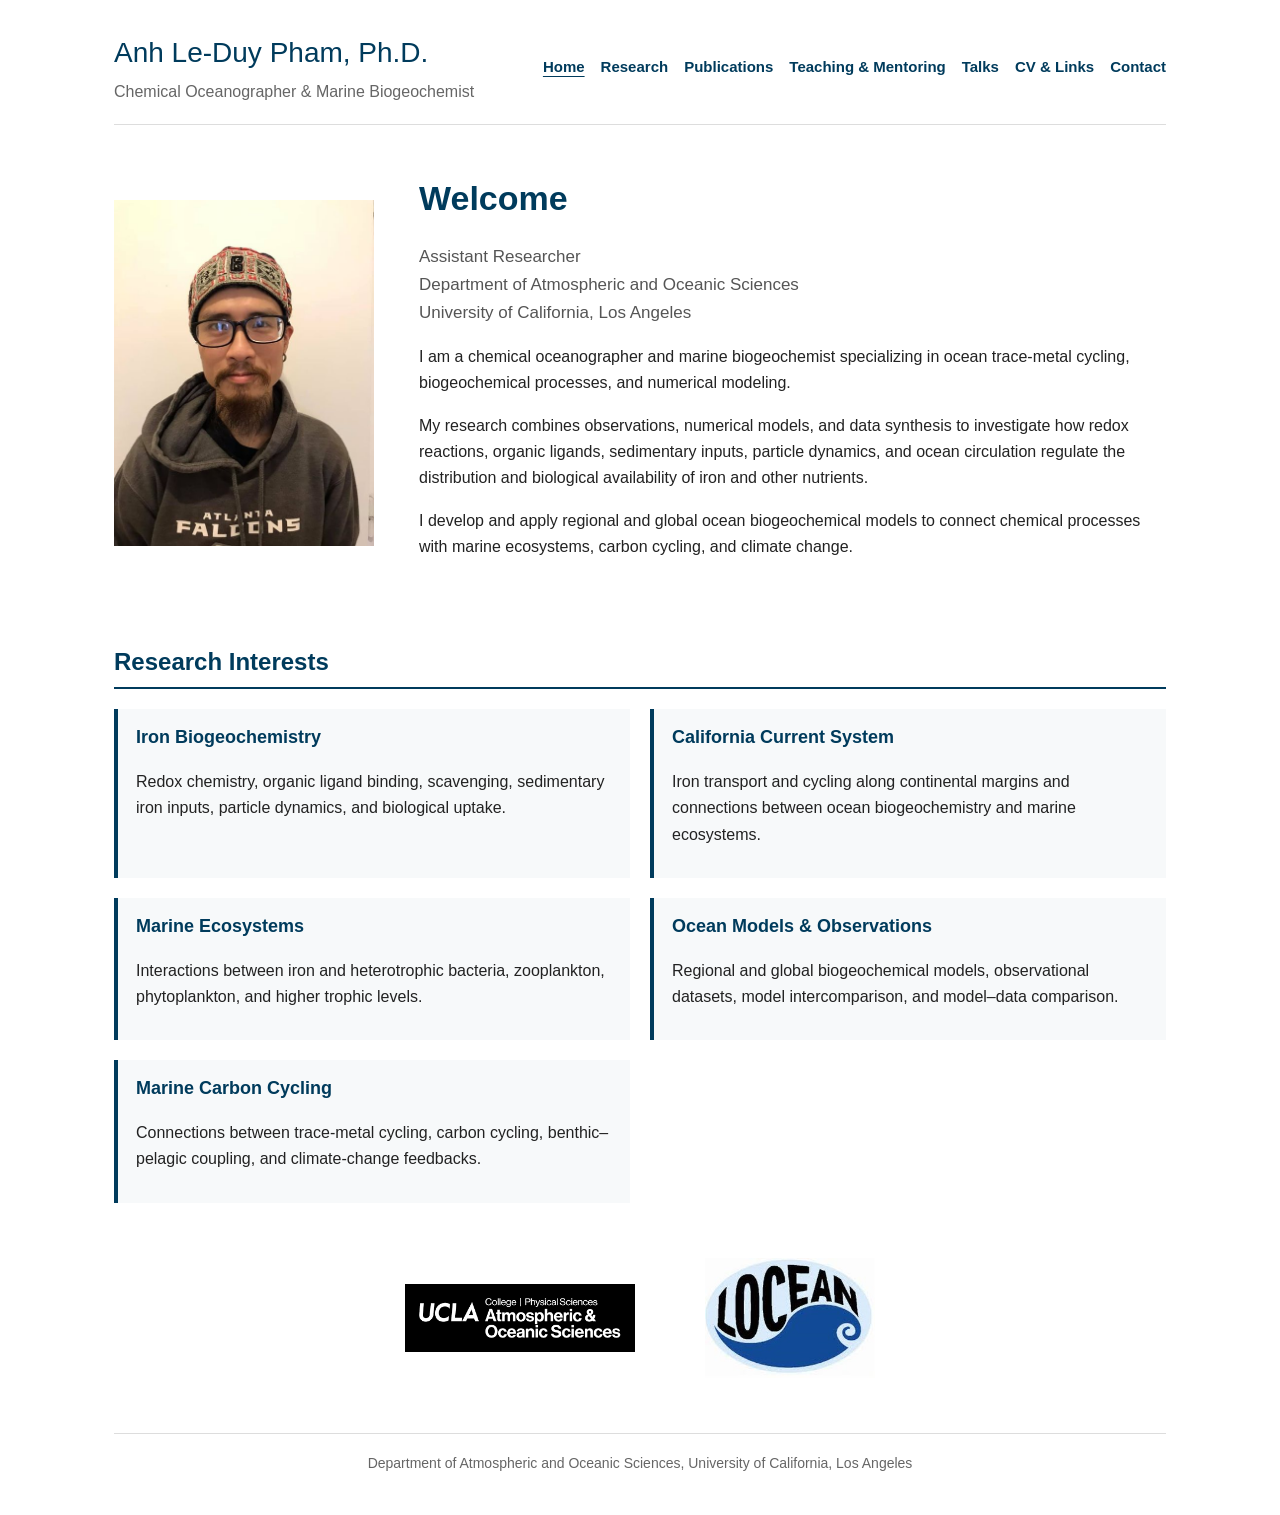
==== commit 53d5b7f4: "Add files via upload" ====
--- a/index.html
+++ b/index.html
@@ -1,995 +1 @@
-<!DOCTYPE html>
-<html lang="en">
-
-<head>
-  <meta charset="UTF-8">
-  <meta name="viewport" content="width=device-width, initial-scale=1.0">
-
-  <title>Anh Le-Duy Pham, Ph.D.</title>
-
-  <style>
-    * {
-      box-sizing: border-box;
-    }
-
-    body {
-      font-family: Arial, Helvetica, sans-serif;
-      line-height: 1.65;
-      margin: 0;
-      color: #222;
-      background-color: #ffffff;
-    }
-
-    .container {
-      max-width: 1100px;
-      margin: auto;
-      padding: 20px;
-    }
-
-    h1 {
-      text-align: center;
-      color: #003B5C;
-      margin-bottom: 25px;
-    }
-
-    h2 {
-      color: #003B5C;
-      border-bottom: 2px solid #003B5C;
-      padding-bottom: 6px;
-      margin-top: 25px;
-    }
-
-    h3 {
-      color: #003B5C;
-    }
-
-    a {
-      color: #0066cc;
-      text-decoration: none;
-    }
-
-    a:hover {
-      text-decoration: underline;
-    }
-
-    /* Main images */
-    .row {
-      display: flex;
-      align-items: center;
-      justify-content: center;
-      gap: 25px;
-      margin-bottom: 30px;
-    }
-
-    .column {
-      flex: 1;
-      text-align: center;
-    }
-
-    .column img {
-      max-width: 100%;
-      height: auto;
-    }
-
-    .ucla-logo {
-      width: 70%;
-      max-width: 250px;
-    }
-
-    .profile-photo {
-      width: 70%;
-      max-width: 300px;
-    }
-
-    .locean-logo {
-      width: 50%;
-      max-width: 220px;
-    }
-
-    /* Navigation tabs */
-    .tab {
-      overflow: hidden;
-      border: 1px solid #ccc;
-      background-color: #f1f1f1;
-      margin-top: 30px;
-    }
-
-    .tab button {
-      background-color: inherit;
-      float: left;
-      border: none;
-      outline: none;
-      cursor: pointer;
-      padding: 14px 18px;
-      transition: 0.3s;
-      font-size: 16px;
-    }
-
-    .tab button:hover {
-      background-color: #ddd;
-    }
-
-    .tab button.active {
-      background-color: #ccc;
-    }
-
-    .tabcontent {
-      display: none;
-      padding: 20px;
-      border: 1px solid #ccc;
-      border-top: none;
-    }
-
-    /* Research boxes */
-    .research-box {
-      background-color: #f7f9fa;
-      border-left: 4px solid #003B5C;
-      padding: 12px 18px;
-      margin: 18px 0;
-    }
-
-    /* Publications */
-    .publication {
-      margin-bottom: 20px;
-    }
-
-    /* Footer */
-    .footer-images {
-      margin-top: 40px;
-    }
-
-    .footer-images .column img {
-      max-height: 150px;
-      width: auto;
-    }
-
-    @media screen and (max-width: 700px) {
-
-      .row {
-        flex-direction: column;
-      }
-
-      .column {
-        width: 100%;
-      }
-
-      .tab button {
-        float: none;
-        width: 100%;
-        text-align: left;
-      }
-    }
-  </style>
-</head>
-
-
-<body>
-
-<div class="container">
-
-  <!-- Header -->
-  <h1>Anh Le-Duy Pham, Ph.D.</h1>
-
-
-  <!-- Main images -->
-  <div class="row">
-
-    <div class="column">
-      <img src="UCLA_logo.png"
-           alt="UCLA"
-           class="ucla-logo">
-    </div>
-
-    <div class="column">
-      <img src="anhlpham.jpg"
-           alt="Anh Le-Duy Pham"
-           class="profile-photo">
-    </div>
-
-    <div class="column">
-      <img src="LOCEAN.jpg"
-           alt="LOCEAN"
-           class="locean-logo">
-    </div>
-
-  </div>
-
-
-  <!-- Introduction -->
-  <h2>Welcome</h2>
-
-  <p>
-    I am a chemical oceanographer and ocean biogeochemist specializing in
-    ocean trace-metal cycling, biogeochemical processes, and numerical modeling.
-  </p>
-
-  <p>
-    My research combines observations, numerical models, and data synthesis
-    to investigate how redox reactions, organic ligands, sedimentary inputs,
-    particle dynamics, and ocean circulation regulate the distribution and
-    biological availability of iron and other nutrients.
-  </p>
-
-  <p>
-    I develop and apply regional and global ocean biogeochemical models to
-    connect chemical processes with marine ecosystems, carbon cycling, and
-    climate change.
-  </p>
-
-  <p>
-    I received my Ph.D. in Oceanography from the School of Earth &
-    Atmospheric Sciences at Georgia Institute of Technology in 2019 and my
-    B.S. in Marine Engineering from Hanoi University of Science in 2013.
-  </p>
-
-  <p>
-    I am currently an Assistant Researcher in the Department of Atmospheric
-    and Oceanic Sciences at the University of California, Los Angeles (UCLA).
-    Before joining UCLA, I was a Postdoctoral Associate at the Laboratoire
-    d'Océanographie et du Climat (LOCEAN) at Sorbonne University in Paris.
-  </p>
-
-
-  <!-- Research highlights -->
-  <h2>Research</h2>
-
-  <div class="research-box">
-
-    <strong>Iron Biogeochemistry</strong>
-
-    <p>
-      I investigate the processes controlling the marine iron cycle,
-      including redox chemistry, organic ligand binding, scavenging,
-      sedimentary iron inputs, particle dynamics, and biological uptake.
-    </p>
-
-  </div>
-
-
-  <div class="research-box">
-
-    <strong>California Current System</strong>
-
-    <p>
-      My research at UCLA focuses on the California Current System and the
-      eastern Pacific Ocean boundaries. I combine observations and high-resolution
-      numerical modeling to investigate the transport and cycling of iron
-      along continental margins and its connections to ocean ecosystems.
-    </p>
-
-  </div>
-
-
-  <div class="research-box">
-
-    <strong>Iron and Marine Ecosystems</strong>
-
-    <p>
-      I study interactions between iron and marine organisms, including
-      heterotrophic bacteria, zooplankton, and fish, and investigate how iron
-      availability and recycling influence marine food webs and ecosystem
-      dynamics.
-    </p>
-
-  </div>
-
-
-  <div class="research-box">
-
-    <strong>Ocean Models and Observations</strong>
-
-    <p>
-      I use regional and global ocean biogeochemical models together with
-      observational datasets and model intercomparison to understand
-      processes controlling ocean biogeochemistry.
-    </p>
-
-  </div>
-
-
-  <div class="research-box">
-
-    <strong>Marine Carbon Cycling</strong>
-
-    <p>
-      I am interested in the interactions between trace-metal cycling,
-      marine carbon cycling, benthic-pelagic coupling, and climate-change
-      feedbacks.
-    </p>
-
-  </div>
-
-
-  <!-- Navigation -->
-  <div class="tab">
-
-    <button class="tablinks"
-            onclick="openCity(event, 'Publications')">
-      Publications
-    </button>
-
-    <button class="tablinks"
-            onclick="openCity(event, 'ResearchProjects')">
-      Research Projects
-    </button>
-
-    <button class="tablinks"
-            onclick="openCity(event, 'Teaching')">
-      Teaching & Mentoring
-    </button>
-
-    <button class="tablinks"
-            onclick="openCity(event, 'Talks')">
-      Talks
-    </button>
-
-    <button class="tablinks"
-            onclick="openCity(event, 'CV')">
-      CV & Links
-    </button>
-
-    <button class="tablinks"
-            onclick="openCity(event, 'Contact')">
-      Contact
-    </button>
-
-  </div>
-
-
-  <!-- Publications -->
-  <div id="Publications" class="tabcontent">
-
-    <h2>Publications</h2>
-
-    <h3>2026</h3>
-
-    <div class="publication">
-
-      <strong>
-        Floback, A. E., Pham, A. L.-D., Damien, P., Odendahl, C. E.,
-        Weiske, J., Thomas, K. E., Gaffney, J., John, S. G.,
-        Bianchi, D., & Moffett, J. W. (2026).
-      </strong>
-
-      Iron supply from the Oregon margin to the ocean dominated by
-      hypoxia-dependent particles.
-
-      <em>Proceedings of the National Academy of Sciences, 123(18),
-      e2532929123.</em>
-
-      <br>
-
-      <a href="https://doi.org/10.1073/pnas.2532929123"
-         target="_blank">
-        DOI
-      </a>
-
-    </div>
-
-
-    <div class="publication">
-
-      <strong>
-        Pham, A. L.-D., Floback, A., Evans, N., Till, C., Till, R.,
-        Moffett, J. W., Barbeau, K., & Bianchi, D. (2026).
-      </strong>
-
-      Exploring iron processes in the California Current System through a
-      regional dataset of dissolved iron and organic ligands measurements.
-
-      <em>EGUsphere [preprint], egusphere-2026-4502.</em>
-
-      <br>
-
-      <a href="https://doi.org/10.5194/egusphere-2026-4502"
-         target="_blank">
-        DOI / Preprint
-      </a>
-
-    </div>
-
-
-    <h3>2025</h3>
-
-    <div class="publication">
-
-      <strong>
-        Li, D., Ruan, X., Pham, A. L.-D., Damien, P., & Bianchi, D. (2025).
-      </strong>
-
-      Role of eddies in primary production in the California Current System.
-
-      <em>Geophysical Research Letters, 52, e2025GL118614.</em>
-
-      <br>
-
-      <a href="https://doi.org/10.1029/2025GL118614"
-         target="_blank">
-        DOI
-      </a>
-
-    </div>
-
-
-    <div class="publication">
-
-      <strong>
-        Schultz, C., Luo, J. Y., Brady, D. C., et al., including Pham, A.
-        (2025).
-      </strong>
-
-      Elucidating the role of marine benthic carbon in a changing world.
-
-      <em>Global Biogeochemical Cycles, 39, e2025GB008643.</em>
-
-      <br>
-
-      <a href="https://doi.org/10.1029/2025GB008643"
-         target="_blank">
-        DOI
-      </a>
-
-    </div>
-
-
-    <h3>2024</h3>
-
-    <div class="publication">
-
-      <strong>
-        Pham, A. L.-D., Damien, P., McCoy, D., Mar, M., Kessouri, F.,
-        McWilliams, J. C., et al. (2024).
-      </strong>
-
-      The shelf-to-basin transport of iron from the northern U.S. West Coast
-      to the Pacific Ocean.
-
-      <em>Global Biogeochemical Cycles, 38, e2023GB008029.</em>
-
-      <br>
-
-      <a href="https://doi.org/10.1029/2023GB008029"
-         target="_blank">
-        DOI
-      </a>
-
-    </div>
-
-
-    <div class="publication">
-
-      <strong>
-        Robinson, D., Pham, A. L.-D., Yousavich, D. J., Janssen, F.,
-        Wenzhöfer, F., et al. (2024).
-      </strong>
-
-      Iron “ore” nothing: benthic iron fluxes from the oxygen-deficient
-      Santa Barbara Basin enhance phytoplankton productivity in surface
-      waters.
-
-      <em>Biogeosciences, 21, 773–788.</em>
-
-      <br>
-
-      <a href="https://doi.org/10.5194/bg-21-773-2024"
-         target="_blank">
-        DOI
-      </a>
-
-    </div>
-
-
-    <div class="publication">
-
-      <strong>
-        Buesseler, K. O., Bianchi, D., Chai, F., et al., including Pham, A.
-        (2024).
-      </strong>
-
-      Next steps for assessing ocean iron fertilization for marine carbon
-      dioxide removal.
-
-      <em>Frontiers in Climate, 6, 1430957.</em>
-
-      <br>
-
-      <a href="https://doi.org/10.3389/fclim.2024.1430957"
-         target="_blank">
-        DOI
-      </a>
-
-    </div>
-
-
-    <h3>Earlier Publications</h3>
-
-    <div class="publication">
-
-      <strong>
-        Pham, A. L.-D., Aumont, O., Ratnarajah, L., & Tagliabue, A. (2022).
-      </strong>
-
-      Examining the interaction between free-living bacteria and iron in the
-      global ocean.
-
-      <em>Global Biogeochemical Cycles, 36, e2021GB007194.</em>
-
-      <br>
-
-      <a href="https://doi.org/10.1029/2021GB007194"
-         target="_blank">
-        DOI
-      </a>
-
-    </div>
-
-
-    <div class="publication">
-
-      <strong>
-        Pham, A. L.-D., & Ito, T. (2021).
-      </strong>
-
-      Anthropogenic iron deposition alters the ecosystem and carbon balance
-      of the Indian Ocean over a centennial timescale.
-
-      <em>Journal of Geophysical Research: Oceans.</em>
-
-      <br>
-
-      <a href="https://doi.org/10.1029/2020JC016475"
-         target="_blank">
-        DOI
-      </a>
-
-    </div>
-
-
-    <div class="publication">
-
-      <strong>
-        Pham, A. L.-D., & Ito, T. (2019).
-      </strong>
-
-      Ligand binding strength explains the distribution of iron in the
-      North Atlantic Ocean.
-
-      <em>Geophysical Research Letters, 46.</em>
-
-      <br>
-
-      <a href="https://doi.org/10.1029/2019GL083319"
-         target="_blank">
-        DOI
-      </a>
-
-    </div>
-
-
-    <div class="publication">
-
-      <strong>
-        Pham, A. L.-D., & Ito, T. (2018).
-      </strong>
-
-      Formation and maintenance of the GEOTRACES subsurface dissolved iron
-      maxima in an ocean biogeochemistry model.
-
-      <em>Global Biogeochemical Cycles, 32.</em>
-
-      <br>
-
-      <a href="https://doi.org/10.1029/2017GB005852"
-         target="_blank">
-        DOI
-      </a>
-
-    </div>
-
-
-    <h3>Manuscript in Preparation</h3>
-
-    <div class="publication">
-
-      <strong>
-        Pham, A. L.-D., & Aumont, O.
-      </strong>
-
-      Zooplankton demand modulates iron recycling and trophic interactions.
-
-      <em>Manuscript in preparation for Biogeosciences.</em>
-
-    </div>
-
-  </div>
-
-
-  <!-- Research projects -->
-  <div id="ResearchProjects" class="tabcontent">
-
-    <h2>Research Projects</h2>
-
-    <h3>Iron Cycling along Continental Margins</h3>
-
-    <p>
-      My research investigates how sedimentary inputs, particle dynamics,
-      redox chemistry, organic ligands, and ocean circulation regulate the
-      transport of iron from continental margins to the open ocean.
-    </p>
-
-
-    <h3>California Current System</h3>
-
-    <p>
-      I combine regional ocean modeling and observations to investigate
-      physical and biogeochemical processes controlling iron distributions
-      along the U.S. West Coast and their implications for marine ecosystems.
-    </p>
-
-
-    <h3>Iron and Marine Food Webs</h3>
-
-    <p>
-      I am investigating how iron availability and recycling influence
-      heterotrophic bacteria, zooplankton, phytoplankton, and higher trophic
-      levels.
-    </p>
-
-
-    <h3>Global Iron Model Evaluation</h3>
-
-    <p>
-      I evaluate ocean biogeochemical models using observations and
-      large-scale data synthesis, including comparisons between model
-      simulations and GEOTRACES observations.
-    </p>
-
-
-    <h3>Research Funding</h3>
-
-    <p>
-      <strong>NSF OCE-2343357 (2024–2027)</strong><br>
-      “Iron Protection, Removal, and Transport along Anoxic Margins and
-      Impacts on the Open Ocean.”
-    </p>
-
-    <p>
-      <strong>Pending NSF Collaborative Research</strong><br>
-      “Factors controlling iron distribution on the Southern Oregon shelf.”
-      Co-Principal Investigator with Daniele Bianchi, James Moffett,
-      and Kristen Buck.
-    </p>
-
-  </div>
-
-
-  <!-- Teaching and mentoring -->
-  <div id="Teaching" class="tabcontent">
-
-    <h2>Teaching & Mentoring</h2>
-
-    <h3>Teaching</h3>
-
-    <p>
-      <strong>Physics and Chemistry of the Oceans</strong><br>
-      Lecturer, proctoring, and grading for approximately 20 advanced
-      undergraduate and graduate students.
-    </p>
-
-    <p>
-      <strong>Introduction to Environmental Sciences</strong><br>
-      Lecturer, proctoring, and grading for approximately 50 students.
-    </p>
-
-
-    <h3>Student Mentoring</h3>
-
-    <ul>
-
-      <li>
-        <strong>Cassidy Allen</strong> — UCLA Undergraduate Researcher,
-        2025–present. Exploring the coastal ocean iron cycle through a
-        global data compilation.
-      </li>
-
-      <li>
-        <strong>Matthew Mar</strong> — UCLA Undergraduate Researcher,
-        2022–2024. Iron cycle along the California Current.
-      </li>
-
-      <li>
-        <strong>De’Marcus Robinson</strong> — UCLA Ph.D. Student,
-        2021–2024. Ocean biogeochemical cycles in oxygen minimum zones
-        in the Santa Barbara Basin.
-      </li>
-
-      <li>
-        <strong>Philippe Cherabier</strong> — Ph.D. Student,
-        Institut de Biologie de l’École Normale Supérieure,
-        2020–2023. Integrating microbial evolutionary processes in
-        general circulation models.
-      </li>
-
-      <li>
-        <strong>Ashanti Holt</strong> — Georgia Institute of Technology
-        Undergraduate Researcher, 2018. Dissolved oxygen trends in
-        U.S. coastal waters.
-      </li>
-
-    </ul>
-
-
-    <h3>Teaching Material</h3>
-
-    <p>
-      <strong>Introduction to Ocean Biogeochemical Modeling</strong>
-    </p>
-
-    <p>
-      A short instructional video introducing model thinking and philosophy
-      with a focus on ocean biogeochemical dynamics.
-    </p>
-
-    <p>
-      <a href="https://www.youtube.com/watch?v=qOw7xrfKilI"
-         target="_blank">
-        Watch on YouTube
-      </a>
-    </p>
-
-  </div>
-
-
-  <!-- Talks -->
-  <div id="Talks" class="tabcontent">
-
-    <h2>Selected Talks & Presentations</h2>
-
-    <p>
-      <strong>2025 — Goldschmidt Conference</strong><br>
-      Processes controlling the shelf-to-basin transport of particulate and
-      dissolved iron in the Pacific Ocean. Oral presentation.
-    </p>
-
-    <p>
-      <strong>2024 — Deep Ocean Observing Annual Meeting</strong><br>
-      Fate and transport of large iron fluxes from benthic sediments along
-      the eastern Pacific coasts to the open ocean. Oral presentation.
-    </p>
-
-    <p>
-      <strong>2023 — Goldschmidt Conference</strong><br>
-      The shelf-to-basin transport of iron from the northern U.S. West Coast
-      to the Pacific Ocean. Poster.
-    </p>
-
-    <p>
-      <strong>2022 — Institute for Marine and Antarctic Studies,
-      University of Tasmania</strong><br>
-      Evaluating biological and physical drivers of ocean iron cycling.
-      Invited seminar.
-    </p>
-
-    <p>
-      <strong>2022 — University of Vienna</strong><br>
-      The microbial control on the ocean cycling of trace metals under the
-      current and changing climate. Invited seminar.
-    </p>
-
-    <p>
-      <strong>2021 — Goldschmidt Conference</strong><br>
-      Examining the interaction between free-living bacteria and iron in
-      the global ocean. Oral presentation.
-    </p>
-
-    <h3>Additional Videos</h3>
-
-    <p>
-      <strong>
-        Fate and transport of large iron fluxes from benthic sediments
-        along the eastern Pacific coasts to the open ocean
-      </strong>
-      <br>
-      <a href="https://youtu.be/74gY_lKpI1k"
-         target="_blank">
-        Watch on YouTube
-      </a>
-    </p>
-
-    <p>
-      <strong>
-        Biological processes control the ocean iron distribution
-      </strong>
-      <br>
-      <a href="https://www.youtube.com/watch?v=ir6a6j44MqU&t=1007s"
-         target="_blank">
-        Watch on YouTube
-      </a>
-    </p>
-
-    <p>
-      <strong>
-        The interaction of heterotrophic bacteria and iron in the global ocean
-      </strong>
-      <br>
-      <a href="https://youtu.be/4VMJ8SkQwuc"
-         target="_blank">
-        Watch on YouTube
-      </a>
-    </p>
-
-    <p>
-      <strong>
-        Zooplankton demand modulates iron recycling flux and microbial iron
-        consumption in the ocean
-      </strong>
-      <br>
-      <a href="https://www.youtube.com/watch?v=QJt0ZY8IA1M"
-         target="_blank">
-        Watch on YouTube
-      </a>
-    </p>
-
-  </div>
-
-
-  <!-- CV and links -->
-  <div id="CV" class="tabcontent">
-
-    <h2>CV & Professional Links</h2>
-
-    <p>
-      <strong>Curriculum Vitae</strong>
-      <br>
-      <a href="Anh_Le-Duy_Pham_CV_2026.pdf"
-         target="_blank">
-        Download my CV (September 2026)
-      </a>
-    </p>
-
-    <p>
-      <strong>Google Scholar</strong>
-      <br>
-      <a href="https://scholar.google.com/citations?user=NO54Z2EAAAAJ&hl=en"
-         target="_blank">
-        Google Scholar
-      </a>
-    </p>
-
-    <p>
-      <strong>ORCID</strong>
-      <br>
-      <a href="https://orcid.org/0000-0002-6857-9827"
-         target="_blank">
-        ORCID
-      </a>
-    </p>
-
-    <p>
-      <strong>ResearchGate</strong>
-      <br>
-      <a href="https://www.researchgate.net/profile/Anh-Pham-94"
-         target="_blank">
-        ResearchGate
-      </a>
-    </p>
-
-    <p>
-      <strong>LinkedIn</strong>
-      <br>
-      <a href="https://www.linkedin.com/in/anh-le-duy-pham-327193242/"
-         target="_blank">
-        LinkedIn
-      </a>
-    </p>
-
-    <h3>Professional Service</h3>
-
-    <ul>
-
-      <li>
-        Member, GEOTRACES Early Career Scientist Committee
-        (2023–present)
-      </li>
-
-      <li>
-        Session Convener, Ocean Sciences Meeting (2024)
-      </li>
-
-      <li>
-        Session Convener, Goldschmidt Conference (2023)
-      </li>
-
-      <li>
-        Moderator Crew, EarthArXiv preprint repository (2021–present)
-      </li>
-
-      <li>
-        Reviewer for journals including
-        <em>Biogeosciences</em>,
-        <em>Biogeochemistry</em>,
-        <em>Geoscientific Model Development</em>,
-        <em>Environmental Science & Technology</em>,
-        <em>Journal of Geophysical Research: Oceans</em>, and
-        <em>Global Biogeochemical Cycles</em>.
-      </li>
-
-    </ul>
-
-  </div>
-
-
-  <!-- Contact -->
-  <div id="Contact" class="tabcontent">
-
-    <h2>Contact</h2>
-
-    <p>
-      <strong>Department of Atmospheric and Oceanic Sciences</strong><br>
-      University of California, Los Angeles<br>
-      Los Angeles, CA 90095
-    </p>
-
-    <p>
-      <a href="mailto:anhlpham78@ucla.edu">
-        anhlpham78@ucla.edu
-      </a>
-    </p>
-
-  </div>
-
-
-  <!-- Bottom images -->
-  <div class="row footer-images">
-
-    <div class="column">
-      <img src="GT.jpg"
-           alt="Georgia Institute of Technology">
-    </div>
-
-    <div class="column">
-      <img src="HUS.jpg"
-           alt="Hanoi University of Science">
-    </div>
-
-  </div>
-
-</div>
-
-
-<script>
-
-function openCity(evt, cityName) {
-
-  var i;
-  var tabcontent;
-  var tablinks;
-
-  tabcontent =
-    document.getElementsByClassName("tabcontent");
-
-  for (i = 0; i < tabcontent.length; i++) {
-    tabcontent[i].style.display = "none";
-  }
-
-  tablinks =
-    document.getElementsByClassName("tablinks");
-
-  for (i = 0; i < tablinks.length; i++) {
-    tablinks[i].className =
-      tablinks[i].className.replace(" active", "");
-  }
-
-  document.getElementById(cityName).style.display = "block";
-
-  evt.currentTarget.className += " active";
-}
-
-
-/* Open Publications tab by default */
-document.getElementsByClassName("tablinks")[0].click();
-
-</script>
-
-</body>
-</html>
+<!DOCTYPE html><html lang="en"><head><meta charset="UTF-8"><meta name="viewport" content="width=device-width, initial-scale=1.0"><title>Index | Anh Le-Duy Pham</title><link rel="stylesheet" href="style.css"></head><body><div class="container"><header><div class="header-inner"><div><p class="site-title">Anh Le-Duy Pham, Ph.D.</p><p class="site-subtitle">Chemical Oceanographer &amp; Marine Biogeochemist</p></div><nav><a href="index.html" class="active">Home</a><a href="research.html" class="">Research</a><a href="publications.html" class="">Publications</a><a href="teaching.html" class="">Teaching &amp; Mentoring</a><a href="talks.html" class="">Talks</a><a href="cv.html" class="">CV &amp; Links</a><a href="contact.html" class="">Contact</a></nav></div></header><section class="hero"><div class="hero-grid"><div><img src="anhlpham.jpg" alt="Anh Le-Duy Pham" class="profile-photo"></div><div><h1>Welcome</h1><p class="position">Assistant Researcher<br>Department of Atmospheric and Oceanic Sciences<br>University of California, Los Angeles</p><div class="welcome"><p>I am a chemical oceanographer and marine biogeochemist specializing in ocean trace-metal cycling, biogeochemical processes, and numerical modeling.</p><p>My research combines observations, numerical models, and data synthesis to investigate how redox reactions, organic ligands, sedimentary inputs, particle dynamics, and ocean circulation regulate the distribution and biological availability of iron and other nutrients.</p><p>I develop and apply regional and global ocean biogeochemical models to connect chemical processes with marine ecosystems, carbon cycling, and climate change.</p></div></div></div></section><section><h2>Research Interests</h2><div class="research-grid"><div class="research-box"><strong>Iron Biogeochemistry</strong><p>Redox chemistry, organic ligand binding, scavenging, sedimentary iron inputs, particle dynamics, and biological uptake.</p></div><div class="research-box"><strong>California Current System</strong><p>Iron transport and cycling along continental margins and connections between ocean biogeochemistry and marine ecosystems.</p></div><div class="research-box"><strong>Marine Ecosystems</strong><p>Interactions between iron and heterotrophic bacteria, zooplankton, phytoplankton, and higher trophic levels.</p></div><div class="research-box"><strong>Ocean Models &amp; Observations</strong><p>Regional and global biogeochemical models, observational datasets, model intercomparison, and model–data comparison.</p></div><div class="research-box"><strong>Marine Carbon Cycling</strong><p>Connections between trace-metal cycling, carbon cycling, benthic–pelagic coupling, and climate-change feedbacks.</p></div></div></section><div class="logos"><img src="UCLA_logo.png" alt="UCLA"><img src="LOCEAN.jpg" alt="LOCEAN"></div><div class="footer">Department of Atmospheric and Oceanic Sciences, University of California, Los Angeles</div></div></body></html>
--- a/style.css
+++ b/style.css
@@ -0,0 +1 @@
+*{box-sizing:border-box}body{font-family:Arial,Helvetica,sans-serif;line-height:1.65;margin:0;color:#222;background:#fff}.container{max-width:1100px;margin:auto;padding:0 24px 40px}header{padding:30px 0 18px;border-bottom:1px solid #ddd}.header-inner{display:flex;align-items:center;justify-content:space-between;gap:25px}.site-title{margin:0;color:#003B5C;font-size:28px}.site-subtitle{margin:3px 0 0;color:#666}nav{display:flex;flex-wrap:wrap;gap:6px 16px;justify-content:flex-end}nav a{color:#003B5C;text-decoration:none;font-weight:600;font-size:15px}nav a:hover,nav a.active{text-decoration:underline;text-underline-offset:4px}.hero{padding:45px 0 25px}.hero-grid{display:grid;grid-template-columns:260px 1fr;gap:45px;align-items:center}.profile-photo{width:100%;max-width:260px;display:block;margin:auto}.hero h1{color:#003B5C;font-size:34px;margin:0 0 8px}.position{color:#555;font-size:17px}.welcome{max-width:850px}h1,h2,h3{color:#003B5C}h2{border-bottom:2px solid #003B5C;padding-bottom:6px;margin-top:40px}.research-grid{display:grid;grid-template-columns:repeat(2,1fr);gap:20px}.research-box{background:#f7f9fa;border-left:4px solid #003B5C;padding:14px 18px}.research-box strong{color:#003B5C;font-size:18px}.publication,.talk{margin-bottom:24px}.links-list p{margin-bottom:20px}.logos{display:flex;justify-content:center;align-items:center;gap:70px;margin:55px 0}.logos img{max-height:120px;max-width:230px;width:auto}.footer{margin-top:50px;padding-top:18px;border-top:1px solid #ddd;color:#666;text-align:center;font-size:14px}@media(max-width:800px){.header-inner{flex-direction:column;align-items:flex-start}nav{justify-content:flex-start}.hero-grid{grid-template-columns:1fr;text-align:center}.welcome{text-align:left;margin:auto}.research-grid{grid-template-columns:1fr}.logos{flex-direction:column;gap:30px}}
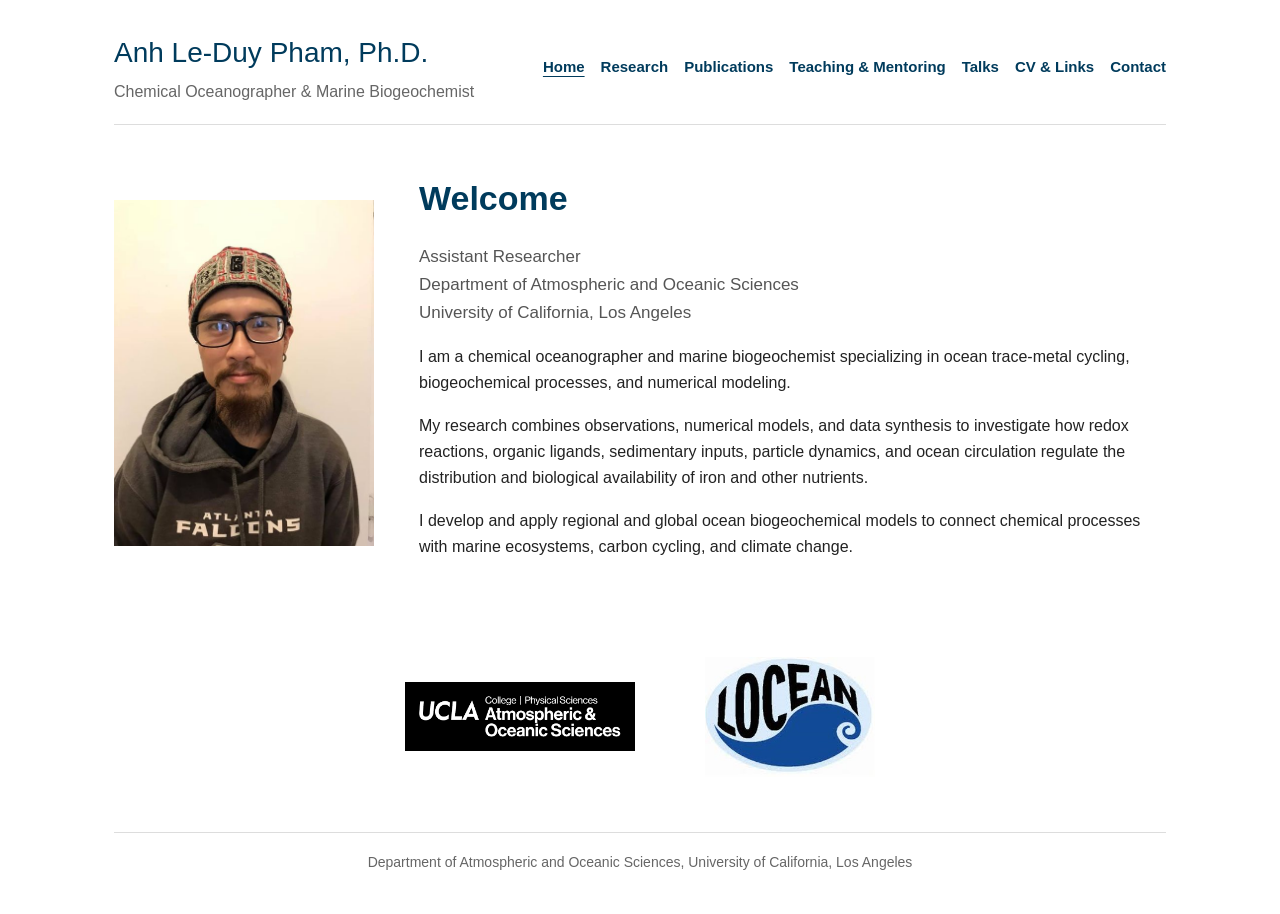
==== commit 57e16cce: "Add files via upload" ====
--- a/index.html
+++ b/index.html
@@ -1 +1 @@
-<!DOCTYPE html><html lang="en"><head><meta charset="UTF-8"><meta name="viewport" content="width=device-width, initial-scale=1.0"><title>Index | Anh Le-Duy Pham</title><link rel="stylesheet" href="style.css"></head><body><div class="container"><header><div class="header-inner"><div><p class="site-title">Anh Le-Duy Pham, Ph.D.</p><p class="site-subtitle">Chemical Oceanographer &amp; Marine Biogeochemist</p></div><nav><a href="index.html" class="active">Home</a><a href="research.html" class="">Research</a><a href="publications.html" class="">Publications</a><a href="teaching.html" class="">Teaching &amp; Mentoring</a><a href="talks.html" class="">Talks</a><a href="cv.html" class="">CV &amp; Links</a><a href="contact.html" class="">Contact</a></nav></div></header><section class="hero"><div class="hero-grid"><div><img src="anhlpham.jpg" alt="Anh Le-Duy Pham" class="profile-photo"></div><div><h1>Welcome</h1><p class="position">Assistant Researcher<br>Department of Atmospheric and Oceanic Sciences<br>University of California, Los Angeles</p><div class="welcome"><p>I am a chemical oceanographer and marine biogeochemist specializing in ocean trace-metal cycling, biogeochemical processes, and numerical modeling.</p><p>My research combines observations, numerical models, and data synthesis to investigate how redox reactions, organic ligands, sedimentary inputs, particle dynamics, and ocean circulation regulate the distribution and biological availability of iron and other nutrients.</p><p>I develop and apply regional and global ocean biogeochemical models to connect chemical processes with marine ecosystems, carbon cycling, and climate change.</p></div></div></div></section><section><h2>Research Interests</h2><div class="research-grid"><div class="research-box"><strong>Iron Biogeochemistry</strong><p>Redox chemistry, organic ligand binding, scavenging, sedimentary iron inputs, particle dynamics, and biological uptake.</p></div><div class="research-box"><strong>California Current System</strong><p>Iron transport and cycling along continental margins and connections between ocean biogeochemistry and marine ecosystems.</p></div><div class="research-box"><strong>Marine Ecosystems</strong><p>Interactions between iron and heterotrophic bacteria, zooplankton, phytoplankton, and higher trophic levels.</p></div><div class="research-box"><strong>Ocean Models &amp; Observations</strong><p>Regional and global biogeochemical models, observational datasets, model intercomparison, and model–data comparison.</p></div><div class="research-box"><strong>Marine Carbon Cycling</strong><p>Connections between trace-metal cycling, carbon cycling, benthic–pelagic coupling, and climate-change feedbacks.</p></div></div></section><div class="logos"><img src="UCLA_logo.png" alt="UCLA"><img src="LOCEAN.jpg" alt="LOCEAN"></div><div class="footer">Department of Atmospheric and Oceanic Sciences, University of California, Los Angeles</div></div></body></html>+<!DOCTYPE html><html lang="en"><head><meta charset="UTF-8"><meta name="viewport" content="width=device-width, initial-scale=1.0"><title>Index | Anh Le-Duy Pham</title><link rel="stylesheet" href="style.css"></head><body><div class="container"><header><div class="header-inner"><div><p class="site-title">Anh Le-Duy Pham, Ph.D.</p><p class="site-subtitle">Chemical Oceanographer &amp; Marine Biogeochemist</p></div><nav><a href="index.html" class="active">Home</a><a href="research.html" class="">Research</a><a href="publications.html" class="">Publications</a><a href="teaching.html" class="">Teaching &amp; Mentoring</a><a href="talks.html" class="">Talks</a><a href="cv.html" class="">CV &amp; Links</a><a href="contact.html" class="">Contact</a></nav></div></header><section class="hero"><div class="hero-grid"><div><img src="anhlpham.jpg" alt="Anh Le-Duy Pham" class="profile-photo"></div><div><h1>Welcome</h1><p class="position">Assistant Researcher<br>Department of Atmospheric and Oceanic Sciences<br>University of California, Los Angeles</p><div class="welcome"><p>I am a chemical oceanographer and marine biogeochemist specializing in ocean trace-metal cycling, biogeochemical processes, and numerical modeling.</p><p>My research combines observations, numerical models, and data synthesis to investigate how redox reactions, organic ligands, sedimentary inputs, particle dynamics, and ocean circulation regulate the distribution and biological availability of iron and other nutrients.</p><p>I develop and apply regional and global ocean biogeochemical models to connect chemical processes with marine ecosystems, carbon cycling, and climate change.</p></div></div></div></section><div class="logos"><img src="UCLA_logo.png" alt="UCLA"><img src="LOCEAN.jpg" alt="LOCEAN"></div><div class="footer">Department of Atmospheric and Oceanic Sciences, University of California, Los Angeles</div></div></body></html>
